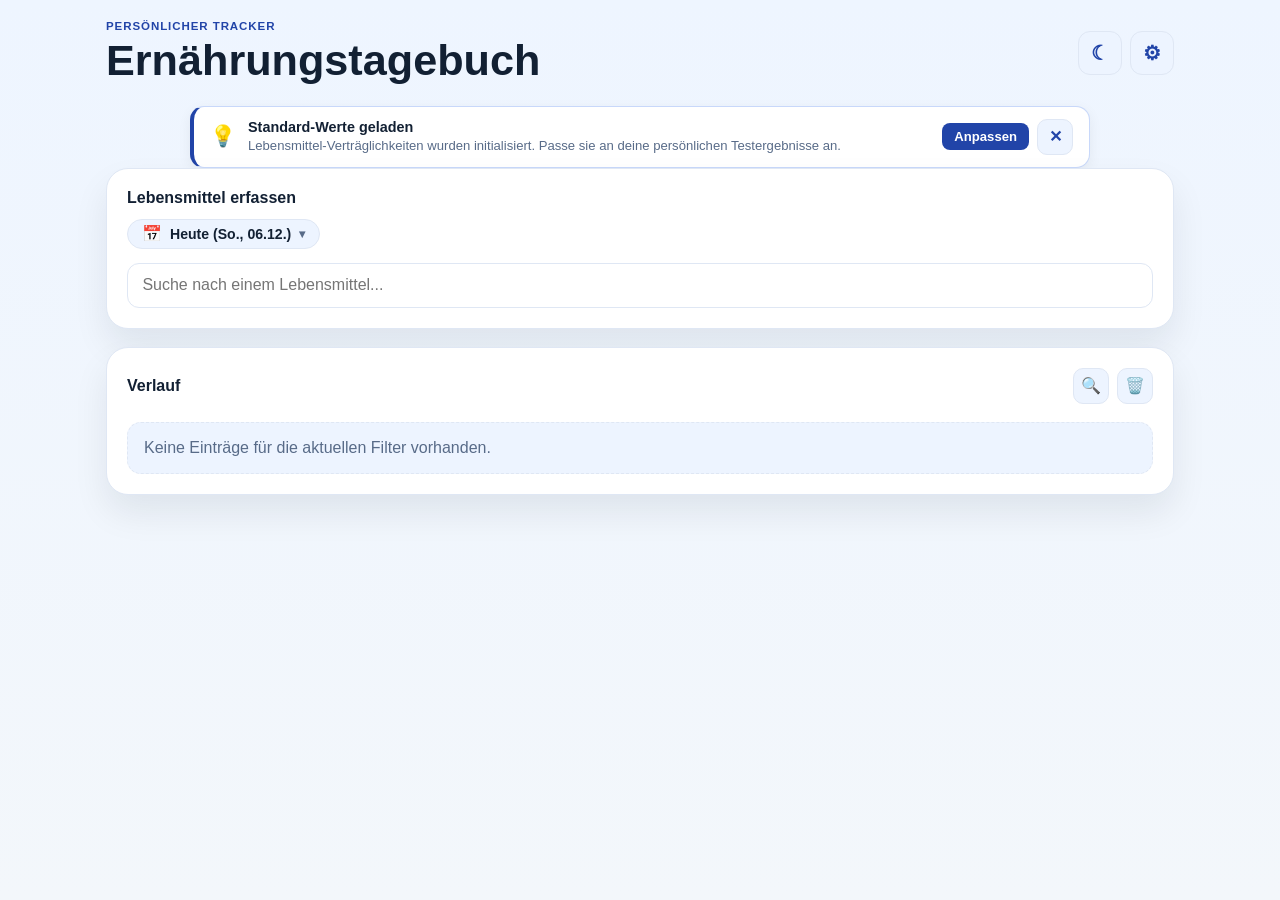
==== index.html @ 9024a676 "update version" ====
<!doctype html>
<html lang="de">
  <head>
    <meta charset="UTF-8" />
    <meta name="viewport" content="width=device-width, initial-scale=1.0, viewport-fit=cover" />
    <meta name="theme-color" content="#0f172a" />
    <meta name="apple-mobile-web-app-capable" content="yes" />
    <meta name="apple-mobile-web-app-status-bar-style" content="black-translucent" />
    <meta name="apple-mobile-web-app-title" content="Ernährungstagebuch" />
    <meta
      name="description"
      content="Persönliches Ernährungstagebuch mit Rotationswarnungen und PWA-Unterstützung."
    />
    <title>Ernährungstagebuch</title>
    <link rel="manifest" href="./manifest.json" />
    <link rel="icon" href="./icons/icon-192.png" type="image/png" />
    <link rel="apple-touch-icon" href="./icons/icon-192.png" />
    <link rel="stylesheet" href="./styles.css?v=1.1.4" />
    <script>
      (function() {
        try {
          var saved = localStorage.getItem('ernaehrungstagebuch-theme');
          var prefersDark = window.matchMedia && window.matchMedia('(prefers-color-scheme: dark)').matches;
          var theme = saved || (prefersDark ? 'dark' : 'light');
          document.documentElement.setAttribute('data-theme', theme);
        } catch (e) {}
      })();
    </script>
  </head>
  <body>
    <div class="app-shell">
      <header class="topbar">
        <div>
          <p class="eyebrow">Persönlicher Tracker</p>
          <h1>Ernährungstagebuch</h1>
        </div>
        <div class="topbar-actions">
          <button id="themeToggle" class="icon-button" type="button" aria-label="Nachtmodus aktivieren" title="Nachtmodus aktivieren">☾</button>
          <button id="settingsButton" class="icon-button" type="button" aria-label="Einstellungen & Backup" title="Einstellungen & Backup">⚙</button>
          <button id="installButton" class="secondary-button hidden" type="button" aria-label="App installieren">
            Installieren
          </button>
        </div>
      </header>

      <div id="firstRunNotice" class="first-run-notice hidden" role="alert">
        <div class="first-run-notice-content">
          <span class="first-run-notice-icon">💡</span>
          <div class="first-run-notice-text">
            <strong>Standard-Werte geladen</strong>
            <span>Lebensmittel-Verträglichkeiten wurden initialisiert. Passe sie an deine persönlichen Testergebnisse an.</span>
          </div>
        </div>
        <div class="first-run-notice-actions">
          <button id="noticeOpenManagerButton" class="notice-action-btn" type="button">Anpassen</button>
          <button id="noticeDismissButton" class="icon-button small-icon-button" type="button" aria-label="Schließen" title="Schließen">✕</button>
        </div>
      </div>

      <main class="container">
        <section class="panel form-panel">
          <div class="section-header form-section-header">
            <h2 id="foodSearchLabel">Lebensmittel erfassen</h2>
          </div>

          <div class="date-selector-bar">
            <button id="dateChipButton" class="date-chip-btn" type="button" aria-label="Datum ändern" title="Datum ändern">
              <span class="date-chip-icon">📅</span>
              <span id="dateChipText" class="date-chip-text">Heute</span>
              <span class="date-chip-arrow">▾</span>
            </button>
            <input id="entryDate" class="hidden-date-input" type="date" tabindex="-1" aria-hidden="true" />
            <button id="todayButton" class="category-chip-btn today-reset-btn hidden" type="button" aria-label="Auf heute zurücksetzen" title="Auf heute zurücksetzen">
              <span class="date-chip-icon">↺</span>
              <span>Heute</span>
            </button>
          </div>

          <div class="field search-field" id="searchField">
            <div class="search-input-wrap">
              <button
                id="searchCloseButton"
                class="icon-button search-close-button"
                type="button"
                aria-label="Zurück zur Übersicht"
                title="Zurück zur Übersicht"
              >
                ←
              </button>
              <div class="search-input-inner">
                <input
                  id="foodSearch"
                  type="text"
                  autocomplete="off"
                  placeholder="Suche nach einem Lebensmittel..."
                />
                <button
                  id="searchClearButton"
                  class="search-clear-button hidden"
                  type="button"
                  aria-label="Eingabe löschen"
                  title="Eingabe löschen"
                >
                  ✕
                </button>
              </div>
              <button
                id="searchDoneButton"
                class="search-done-button"
                type="button"
                aria-label="Einträge speichern"
                title="Einträge speichern"
              >
                Speichern
              </button>
            </div>

            <div class="search-filter-bar">
              <div class="category-chip-wrap">
                <button id="categoryChipButton" class="category-chip-btn" type="button" aria-label="Kategorie filtern" title="Kategorie filtern">
                  <span class="category-chip-icon">🏷️</span>
                  <span id="categoryChipText" class="category-chip-text">Alle Kategorien</span>
                  <span class="category-chip-arrow">▾</span>
                </button>
                <select id="searchCategory" class="hidden-category-select" tabindex="-1" aria-label="Kategorie auswählen">
                  <option value="all">Alle</option>
                </select>
                <button
                  id="categoryClearButton"
                  class="category-reset-btn hidden"
                  type="button"
                  aria-label="Kategorie-Filter zurücksetzen"
                  title="Kategorie auf Alle zurücksetzen"
                >
                  ✕
                </button>
              </div>
              <button id="onlyFreshGreenFoods" class="icon-button green-filter-button" type="button" aria-pressed="false" aria-label="Nur grüne, noch nicht erfasste Lebensmittel" title="Nur grüne, noch nicht erfasste Lebensmittel">🟢</button>
            </div>

            <div id="overlaySelectedFoods" class="overlay-selected-foods hidden" aria-live="polite"></div>
            <div id="suggestions" class="suggestions" aria-live="polite"></div>
          </div>
        </section>

        <section class="panel overview-panel">
          <div class="section-header">
            <h2>Verlauf</h2>
            <div class="history-toolbar">
              <button
                id="historyModeToggle"
                class="icon-button small-icon-button"
                type="button"
                aria-pressed="false"
                aria-label="Historie filtern"
                title="Historie filtern"
              >
                🔍
              </button>
              <button
                id="historyDeleteToggle"
                class="icon-button small-icon-button"
                type="button"
                aria-pressed="false"
                aria-label="Löschmodus aktivieren"
                title="Löschmodus aktivieren"
              >
                🗑️
              </button>
            </div>
          </div>

          <div id="historyFilters" class="filter-row hidden">
            <label>
              <span>Datum von</span>
              <input id="filterFromDate" type="date" />
            </label>
            <label>
              <span>Datum bis</span>
              <input id="filterToDate" type="date" />
            </label>
            <div class="filter-field">
              <span>Kategorie</span>
              <div class="category-chip-wrap">
                <button id="historyCategoryChipButton" class="category-chip-btn" type="button" aria-label="Verlauf nach Kategorie filtern" title="Kategorie filtern">
                  <span class="category-chip-icon">🏷️</span>
                  <span id="historyCategoryChipText" class="category-chip-text">Alle Kategorien</span>
                  <span class="category-chip-arrow">▾</span>
                </button>
                <select id="filterCategory" class="hidden-category-select" tabindex="-1" aria-label="Kategorie auswählen">
                  <option value="all">Alle</option>
                </select>
                <button
                  id="historyCategoryClearButton"
                  class="category-reset-btn hidden"
                  type="button"
                  aria-label="Kategorie-Filter zurücksetzen"
                  title="Kategorie auf Alle zurücksetzen"
                >
                  ✕
                </button>
              </div>
            </div>
            <div class="filter-field">
              <span>Status</span>
              <div class="category-chip-wrap">
                <button id="historyStatusChipButton" class="category-chip-btn" type="button" aria-label="Verlauf nach Status filtern" title="Status filtern">
                  <span class="category-chip-icon">🚦</span>
                  <span id="historyStatusChipText" class="category-chip-text">Alle Status</span>
                  <span class="category-chip-arrow">▾</span>
                </button>
                <select id="filterStatus" class="hidden-category-select" tabindex="-1" aria-label="Status auswählen">
                  <option value="all">Alle</option>
                  <option value="green">Grün</option>
                  <option value="orange">Orange</option>
                  <option value="red">Rot</option>
                </select>
                <button
                  id="historyStatusClearButton"
                  class="category-reset-btn hidden"
                  type="button"
                  aria-label="Status-Filter zurücksetzen"
                  title="Status auf Alle zurücksetzen"
                >
                  ✕
                </button>
              </div>
            </div>
          </div>

          <div id="historyList" class="history-list"></div>
        </section>
      </main>
    </div>

    <div id="settingsModal" class="modal-backdrop hidden" role="dialog" aria-modal="true" aria-labelledby="settingsModalTitle">
      <div class="modal-card">
        <div class="modal-header">
          <h3 id="settingsModalTitle">Einstellungen &amp; Backup</h3>
          <button id="settingsCloseButton" class="icon-button small-icon-button modal-close-btn" type="button" aria-label="Schließen" title="Schließen">✕</button>
        </div>
        <div class="settings-content">
          <div class="settings-section">
            <h4>Lebensmittel &amp; Verträglichkeiten</h4>
            <button id="openFoodManagerButton" class="settings-tile-btn" type="button">
              <div class="settings-tile-content">
                <span class="settings-tile-icon">🏷️</span>
                <div class="settings-tile-text">
                  <strong>Lebensmittel verwalten</strong>
                  <small>Verträglichkeiten anpassen, ergänzen &amp; löschen</small>
                </div>
              </div>
              <div class="settings-tile-end">
                <span id="foodCountBadge" class="count-badge">0</span>
                <span class="settings-tile-chevron">›</span>
              </div>
            </button>
            <div class="settings-action-pair">
              <button id="exportTolerancesButton" class="settings-action-btn" type="button">
                <span>Exportieren</span>
              </button>
              <label class="settings-action-btn import-action-btn">
                <span>Importieren</span>
                <input id="importTolerancesFile" type="file" accept=".json" />
              </label>
            </div>
            <button id="resetTolerancesButton" class="settings-reset-btn" type="button">
              <span>↺</span>
              <span>Auf Standardwerte zurücksetzen</span>
            </button>
          </div>
          <div class="settings-section">
            <h4>Datensicherung (Tagebuch)</h4>
            <div class="settings-action-pair">
              <button id="exportJsonButton" class="settings-action-btn" type="button">
                <span>Exportieren</span>
              </button>
              <label class="settings-action-btn import-action-btn">
                <span>Importieren</span>
                <input id="importFile" type="file" accept=".json" />
              </label>
            </div>
          </div>
          <div class="settings-section">
            <h4>Info</h4>
            <div class="version-row">
              <span class="version-label">Version:</span>
              <strong id="appVersion">1.1.2</strong>
            </div>
          </div>
        </div>
      </div>
    </div>

    <div id="foodManagerModal" class="modal-backdrop hidden" role="dialog" aria-modal="true" aria-labelledby="foodManagerModalTitle">
      <div class="modal-card food-manager-modal-card">
        <div class="modal-header">
          <h3 id="foodManagerModalTitle">Lebensmittel verwalten</h3>
          <button id="foodManagerCloseButton" class="modal-done-btn" type="button">Fertig</button>
        </div>

        <!-- Add / Edit Form (collapsible / toggleable) -->
        <div id="foodFormContainer" class="food-form-container hidden">
          <div class="food-form-header">
            <h4 id="foodFormTitle">Neues Lebensmittel</h4>
            <button id="foodFormCancelBtn" class="icon-button small-icon-button" type="button" title="Abbrechen">✕</button>
          </div>
          <div class="food-form-body">
            <div class="food-form-row">
              <div class="food-form-group">
                <label for="foodFormName">Name</label>
                <input id="foodFormName" type="text" placeholder="z. B. Hafermilch" class="food-form-input" autocomplete="off" />
              </div>
              <div class="food-form-group">
                <label for="foodFormCategory">Kategorie</label>
                <input id="foodFormCategory" type="text" placeholder="z. B. Milchprodukte" class="food-form-input" list="foodCategoryDatalist" autocomplete="off" />
                <datalist id="foodCategoryDatalist"></datalist>
              </div>
            </div>
            <div class="food-form-group">
              <label>Verträglichkeitsstatus</label>
              <div class="tolerance-radio-group">
                <label class="tolerance-radio-option tolerance-option-green">
                  <input type="radio" name="foodFormTolerance" value="green" checked />
                  <span>🟢 Grün</span>
                </label>
                <label class="tolerance-radio-option tolerance-option-orange">
                  <input type="radio" name="foodFormTolerance" value="orange" />
                  <span>🟠 Orange</span>
                </label>
                <label class="tolerance-radio-option tolerance-option-red">
                  <input type="radio" name="foodFormTolerance" value="red" />
                  <span>🔴 Rot</span>
                </label>
              </div>
            </div>
            <input type="hidden" id="foodFormOriginalName" value="" />
            <div class="food-form-actions">
              <button id="foodFormSaveBtn" class="primary-button" type="button">Speichern</button>
              <button id="foodFormCancelBtn2" class="ghost-button" type="button">Abbrechen</button>
            </div>
          </div>
        </div>

        <!-- Filters & Add button -->
        <div class="food-manager-toolbar">
          <div class="food-manager-search-wrap">
            <input id="foodManagerSearch" type="search" placeholder="Lebensmittel suchen..." class="food-manager-search-input" />
          </div>
          <div class="food-manager-filters-row">
            <div class="category-chip-wrap">
              <button id="foodManagerCategoryChipButton" class="category-chip-btn" type="button" aria-label="Lebensmittel nach Kategorie filtern" title="Kategorie filtern">
                <span class="category-chip-icon">🏷️</span>
                <span id="foodManagerCategoryChipText" class="category-chip-text">Alle Kategorien</span>
                <span class="category-chip-arrow">▾</span>
              </button>
              <button
                id="foodManagerCategoryClearButton"
                class="category-reset-btn hidden"
                type="button"
                aria-label="Kategorie-Filter zurücksetzen"
                title="Kategorie auf Alle zurücksetzen"
              >
                ✕
              </button>
            </div>
            <div class="category-chip-wrap">
              <button id="foodManagerToleranceChipButton" class="category-chip-btn" type="button" aria-label="Lebensmittel nach Status filtern" title="Status filtern">
                <span class="category-chip-icon">🚦</span>
                <span id="foodManagerToleranceChipText" class="category-chip-text">Alle Status</span>
                <span class="category-chip-arrow">▾</span>
              </button>
              <button
                id="foodManagerToleranceClearButton"
                class="category-reset-btn hidden"
                type="button"
                aria-label="Status-Filter zurücksetzen"
                title="Status auf Alle zurücksetzen"
              >
                ✕
              </button>
            </div>
            <button id="openAddFoodBtn" class="food-add-btn" type="button">+ Neu</button>
          </div>
        </div>

        <!-- List of foods -->
        <div id="foodManagerList" class="food-manager-list" role="list"></div>
      </div>
    </div>

    <div id="importModal" class="modal-backdrop hidden" role="dialog" aria-modal="true" aria-labelledby="importModalTitle">
      <div class="modal-card">
        <h3 id="importModalTitle">Backup importieren</h3>
        <p id="importModalText" class="modal-description"></p>
        <div class="modal-actions">
          <button id="importMergeButton" class="modal-btn modal-btn-option" type="button">
            <strong>Ergänzen</strong>
            <small>Neue Einträge hinzufügen, Bestehendes behalten</small>
          </button>
          <button id="importReplaceButton" class="modal-btn modal-btn-option" type="button">
            <strong>Ersetzen</strong>
            <small>Alle bisherigen Einträge durch das Backup ersetzen</small>
          </button>
          <button id="importCancelButton" class="ghost-button modal-btn modal-btn-cancel" type="button">
            <strong>Abbrechen</strong>
          </button>
        </div>
      </div>
    </div>

    <div id="confirmModal" class="modal-backdrop hidden" role="dialog" aria-modal="true" aria-labelledby="confirmModalTitle">
      <div class="modal-card">
        <h3 id="confirmModalTitle">Hinweise zu ausgewählten Lebensmitteln</h3>
        <p id="confirmModalText" class="modal-description"></p>
        <div id="confirmModalList" class="confirm-modal-list"></div>
        <div class="modal-actions">
          <button id="confirmProceedButton" class="primary-button modal-btn modal-btn-confirm" type="button">
            <strong>Trotzdem speichern</strong>
            <small>Die ausgewählten Lebensmittel jetzt eintragen</small>
          </button>
          <button id="confirmCancelButton" class="ghost-button modal-btn modal-btn-cancel" type="button">
            <strong>Abbrechen</strong>
          </button>
        </div>
      </div>
    </div>

    <div id="categoryModal" class="modal-backdrop hidden" role="dialog" aria-modal="true" aria-labelledby="categoryModalTitle">
      <div class="modal-card category-modal-card">
        <div class="modal-header">
          <h3 id="categoryModalTitle">Kategorie auswählen</h3>
          <button id="categoryModalCloseButton" class="icon-button small-icon-button modal-close-btn" type="button" aria-label="Schließen" title="Schließen">✕</button>
        </div>
        <p id="categoryModalDescription" class="modal-description">Wähle eine Kategorie, um die Anzeige einzugrenzen.</p>
        <div id="categoryModalGrid" class="category-modal-grid"></div>
      </div>
    </div>

    <noscript>
      <div class="noscript-banner">JavaScript ist erforderlich, damit die App korrekt funktioniert.</div>
    </noscript>

    <script type="module" src="./app.js?v=1.1.4"></script>
  </body>
</html>
---- styles.css ----
:root {
  --bg: #f3f7fb;
  --panel: #ffffff;
  --panel-alt: #edf4ff;
  --text: #122033;
  --muted: #586b88;
  --border: #dfe7f4;
  --primary: #2144a8;
  --primary-soft: #dde6ff;
  --green: #0f8c52;
  --green-soft: #dff8eb;
  --orange: #d97706;
  --orange-soft: #fff0d9;
  --red: #b91c1c;
  --red-soft: #ffe2e2;
  --yellow: #d4a100;
  --yellow-soft: #fff4c7;
  --shadow: 0 18px 35px rgba(15, 23, 42, 0.08);
}

[data-theme="dark"] {
  --bg: #090e17;
  --panel: #131b2a;
  --panel-alt: #1a2538;
  --text: #f1f5f9;
  --muted: #8fa0ba;
  --border: #233148;
  --primary: #60a5fa;
  --primary-soft: #1d3356;
  --green: #10b981;
  --green-soft: #064e3b;
  --orange: #f59e0b;
  --orange-soft: #451a03;
  --red: #ef4444;
  --red-soft: #450a0a;
  --yellow: #fbbf24;
  --yellow-soft: #451a03;
  --shadow: 0 18px 35px rgba(0, 0, 0, 0.45);
}

[data-theme="dark"] body {
  background: linear-gradient(180deg, #0f172a 0%, var(--bg) 100%);
}

* {
  box-sizing: border-box;
}

html,
body {
  margin: 0;
  min-height: 100%;
  font-family: "Segoe UI", Tahoma, sans-serif;
  background: linear-gradient(180deg, #eef5ff 0%, var(--bg) 100%);
  color: var(--text);
}

body {
  min-height: 100vh;
}

button,
input,
select {
  font: inherit;
}

button {
  cursor: pointer;
}

.app-shell {
  max-width: 1100px;
  margin: 0 auto;
  padding: 20px 16px 48px;
}

.topbar {
  display: flex;
  align-items: center;
  justify-content: space-between;
  gap: 12px;
  margin-bottom: 20px;
}

.topbar-actions {
  display: flex;
  align-items: center;
  gap: 8px;
  flex-shrink: 0;
}

.topbar h1 {
  margin: 4px 0 0;
  font-size: clamp(1.15rem, 5vw, 2.7rem);
  line-height: 1.15;
}

.eyebrow {
  margin: 0;
  color: var(--primary);
  text-transform: uppercase;
  letter-spacing: 0.08em;
  font-size: 0.72rem;
  font-weight: 700;
}

.container {
  display: grid;
  gap: 18px;
}

.panel {
  background: var(--panel);
  border: 1px solid var(--border);
  border-radius: 22px;
  box-shadow: var(--shadow);
  padding: 20px;
}

.section-header h2 {
  margin: 0;
  font-size: 1rem;
  font-weight: 600;
  color: var(--text);
}

.form-section-header {
  margin-bottom: 12px;
}

.version-row {
  display: flex;
  align-items: center;
  justify-content: space-between;
  gap: 12px;
  flex-wrap: wrap;
}

.version-label {
  color: var(--muted);
  font-weight: 600;
}

.date-selector-bar {
  display: flex;
  align-items: center;
  gap: 10px;
  margin-bottom: 14px;
}

.date-chip-btn {
  display: inline-flex;
  align-items: center;
  gap: 8px;
  padding: 6px 14px;
  border-radius: 999px;
  border: 1px solid var(--border);
  background: var(--panel-alt);
  color: var(--text);
  font-size: 0.88rem;
  font-weight: 700;
  cursor: pointer;
  transition:
    background-color 0.15s ease,
    border-color 0.15s ease,
    transform 0.15s ease;
}

.date-chip-btn:hover {
  background: var(--primary-soft);
  color: var(--primary);
  border-color: var(--primary);
  transform: translateY(-1px);
}

.date-chip-btn.is-custom-date {
  background: rgba(245, 158, 11, 0.12);
  border-color: rgba(245, 158, 11, 0.4);
  color: #b45309;
}

[data-theme="dark"] .date-chip-btn.is-custom-date {
  background: rgba(245, 158, 11, 0.2);
  border-color: rgba(245, 158, 11, 0.45);
  color: #fbbf24;
}

.date-chip-icon {
  font-size: 1rem;
  line-height: 1;
}

.date-chip-arrow {
  font-size: 0.72rem;
  color: var(--muted);
}

.hidden-date-input {
  position: absolute;
  opacity: 0;
  pointer-events: none;
  width: 1px;
  height: 1px;
  top: 0;
  left: 0;
  margin: 0;
  padding: 0;
  border: none;
  clip: rect(0, 0, 0, 0);
  overflow: hidden;
}

.today-reset-btn {
  color: var(--primary);
  font-weight: 700;
}

.search-filter-bar {
  display: none;
  align-items: center;
  gap: 8px;
  margin-top: 8px;
}

.search-field:focus-within .search-filter-bar,
.search-field:has(.suggestions.visible) .search-filter-bar,
.search-filter-bar.has-active-filter {
  display: flex;
}

.category-chip-wrap {
  display: inline-flex;
  align-items: center;
  gap: 6px;
  position: relative;
}

.category-chip-btn {
  display: inline-flex;
  align-items: center;
  gap: 6px;
  padding: 6px 12px;
  border-radius: 999px;
  border: 1px solid var(--border);
  background: var(--panel-alt);
  color: var(--text);
  font-size: 0.85rem;
  font-weight: 600;
  cursor: pointer;
  transition:
    background-color 0.15s ease,
    border-color 0.15s ease,
    color 0.15s ease;
}

.category-chip-btn:hover {
  background: var(--primary-soft);
  color: var(--primary);
  border-color: var(--primary);
}

.category-chip-btn.has-filter {
  background: var(--primary-soft);
  border-color: var(--primary);
  color: var(--primary);
  font-weight: 700;
}

.category-chip-icon {
  font-size: 0.95rem;
  line-height: 1;
}

.category-chip-arrow {
  font-size: 0.7rem;
  color: var(--muted);
}

.hidden-category-select {
  position: absolute;
  opacity: 0;
  pointer-events: none;
  width: 1px;
  height: 1px;
  top: 0;
  left: 0;
  margin: 0;
  padding: 0;
  border: none;
  clip: rect(0, 0, 0, 0);
  overflow: hidden;
}

.category-reset-btn {
  border: none;
  background: var(--panel-alt);
  border: 1px solid var(--border);
  border-radius: 50%;
  width: 26px;
  height: 26px;
  display: inline-flex;
  align-items: center;
  justify-content: center;
  color: var(--muted);
  cursor: pointer;
  font-size: 0.75rem;
  transition: color 0.15s ease, background-color 0.15s ease;
}

.category-reset-btn:hover {
  color: var(--red);
  background: var(--border);
}

.category-reset-btn.hidden {
  display: none !important;
}

.icon-button {
  display: inline-flex;
  align-items: center;
  justify-content: center;
  width: 44px;
  height: 44px;
  min-height: 44px;
  padding: 0;
  border: 1px solid var(--border);
  background: var(--panel-alt, #f3f7fb);
  color: var(--primary);
  border-radius: 12px;
  font-size: 1.25rem;
  font-weight: 700;
  line-height: 1;
  flex-shrink: 0;
  cursor: pointer;
  transition:
    background-color 0.15s ease,
    transform 0.15s ease;
}

.icon-button:hover {
  background: var(--primary-soft);
  transform: translateY(-1px);
}

.icon-button:active {
  transform: scale(0.96);
}

.small-icon-button {
  width: 36px;
  height: 36px;
  min-height: 36px;
  border-radius: 10px;
  font-size: 1rem;
}

.small-icon-button.active {
  background: var(--primary-soft);
  border-color: var(--primary);
  color: var(--primary);
}

.small-icon-button.delete-active {
  background: var(--red-soft);
  border-color: var(--red);
  color: var(--red);
}

.green-filter-button {
  font-size: 1.1rem;
  opacity: 0.45;
  filter: grayscale(0.8);
  transition:
    opacity 0.15s ease,
    filter 0.15s ease,
    background-color 0.15s ease,
    border-color 0.15s ease,
    transform 0.15s ease;
}

.green-filter-button:hover {
  opacity: 0.8;
  filter: grayscale(0.3);
}

.green-filter-button.active {
  opacity: 1;
  filter: none;
  background: var(--green-soft);
  border-color: var(--green);
}

.field {
  display: flex;
  flex-direction: column;
  gap: 8px;
}

.field span,
.field label,
.search-field label {
  font-weight: 600;
  color: var(--text);
}

input[type="date"],
input[type="text"],
select {
  width: 100%;
  min-height: 44px;
  border: 1px solid var(--border);
  background: var(--panel);
  border-radius: 12px;
  padding: 0.8rem 0.9rem;
  color: var(--text);
  font: inherit;
  box-sizing: border-box;
}

select {
  appearance: none;
  -webkit-appearance: none;
  -moz-appearance: none;
  background-color: var(--panel);
  background-image: url("data:image/svg+xml,%3Csvg xmlns='http://www.w3.org/2000/svg' width='14' height='14' viewBox='0 0 24 24' fill='none' stroke='%23586b88' stroke-width='2.5' stroke-linecap='round' stroke-linejoin='round'%3E%3Cpath d='m6 9 6 6 6-6'/%3E%3C/svg%3E");
  background-repeat: no-repeat;
  background-position: right 14px center;
  padding-right: 38px;
  cursor: pointer;
  transition:
    border-color 0.15s ease,
    outline 0.15s ease,
    background-color 0.15s ease;
}

[data-theme="dark"] select {
  background-image: url("data:image/svg+xml,%3Csvg xmlns='http://www.w3.org/2000/svg' width='14' height='14' viewBox='0 0 24 24' fill='none' stroke='%238fa0ba' stroke-width='2.5' stroke-linecap='round' stroke-linejoin='round'%3E%3Cpath d='m6 9 6 6 6-6'/%3E%3C/svg%3E");
}

select option {
  background: var(--panel);
  color: var(--text);
}

input[type="date"]::-webkit-clear-button {
  -webkit-appearance: none;
  appearance: none;
  display: none;
}

input[type="date"]::-ms-clear {
  display: none;
}

input[type="date"]::-webkit-datetime-edit {
  padding: 0;
}

input:focus,
select:focus {
  outline: 3px solid rgba(33, 68, 168, 0.12);
  border-color: var(--primary);
}

.search-field {
  position: relative;
  grid-column: 1 / -1;
  min-width: 0;
}

.search-input-wrap {
  display: flex;
  align-items: center;
  gap: 8px;
  width: 100%;
}

.search-close-button {
  display: none;
}

.search-input-inner {
  position: relative;
  flex: 1 1 auto;
  display: flex;
  align-items: center;
  min-width: 0;
}

.search-input-inner input[type="text"] {
  padding-right: 42px;
}

.search-clear-button {
  position: absolute;
  right: 10px;
  top: 50%;
  transform: translateY(-50%);
  display: inline-flex;
  align-items: center;
  justify-content: center;
  width: 26px;
  height: 26px;
  padding: 0;
  border: 1px solid var(--border);
  background: var(--panel-alt);
  color: var(--muted);
  border-radius: 50%;
  font-size: 0.8rem;
  font-weight: 700;
  cursor: pointer;
  opacity: 0.8;
  transition:
    opacity 0.15s ease,
    background-color 0.15s ease,
    color 0.15s ease,
    transform 0.15s ease;
  z-index: 2;
}

.search-clear-button:hover,
.search-clear-button:active {
  opacity: 1;
  background: var(--primary-soft);
  color: var(--primary);
}

.search-done-button {
  display: inline-flex;
  align-items: center;
  justify-content: center;
  padding: 0 16px;
  height: 44px;
  min-height: 44px;
  background: var(--primary);
  color: #fff;
  border: none;
  border-radius: 12px;
  font-size: 0.9rem;
  font-weight: 700;
  white-space: nowrap;
  cursor: pointer;
  flex-shrink: 0;
  transition: opacity 0.15s ease, transform 0.15s ease, background 0.15s ease;
}

.search-done-button:hover {
  opacity: 0.92;
  transform: translateY(-1px);
}

.search-done-button:active {
  transform: scale(0.96);
}

.search-done-button.hidden {
  display: none !important;
}

.overlay-selected-foods {
  display: flex;
  flex-wrap: wrap;
  align-items: center;
  gap: 8px;
  overflow-x: hidden;
  overflow-y: auto;
  max-height: 120px;
  max-width: 100%;
  width: 100%;
  padding: 8px 4px 6px;
  margin-top: 8px;
  box-sizing: border-box;
  -webkit-overflow-scrolling: touch;
}

.overlay-selected-foods.hidden {
  display: none !important;
}

.overlay-selected-foods .selection-chip {
  padding: 0.45rem 0.8rem;
  font-size: 0.88rem;
  line-height: 1.2;
  flex-shrink: 0;
  box-sizing: border-box;
}

.suggestions {
  position: absolute;
  top: calc(100% + 8px);
  left: 0;
  right: 0;
  display: none;
  flex-direction: column;
  gap: 6px;
  max-height: min(55vh, 400px);
  overflow-y: auto;
  overflow-x: hidden;
  overscroll-behavior: contain;
  padding: 8px;
  background: var(--panel);
  border: 1px solid var(--border);
  border-radius: 14px;
  box-shadow: var(--shadow);
  z-index: 20;
}

.suggestions.visible {
  display: flex;
}

.suggestion-item {
  width: 100%;
  border: none;
  background: var(--panel-alt);
  border-radius: 10px;
  padding: 0.7rem 0.8rem;
  text-align: left;
  color: var(--text);
  display: flex;
  align-items: center;
  justify-content: space-between;
  gap: 8px;
}

.suggestion-item.is-recent {
  background: rgba(0, 0, 0, 0.04);
  color: var(--muted);
  opacity: 0.55;
}

[data-theme="dark"] .suggestion-item.is-recent {
  background: rgba(0, 0, 0, 0.25);
}

.suggestion-item.is-already-logged {
  background: rgba(0, 0, 0, 0.03);
  color: var(--muted);
  opacity: 0.45;
  cursor: default;
}

[data-theme="dark"] .suggestion-item.is-already-logged {
  background: rgba(0, 0, 0, 0.2);
}

.suggestion-item strong {
  font-size: 0.95rem;
  flex: 1 1 auto;
  min-width: 0;
  overflow: hidden;
  text-overflow: ellipsis;
  white-space: nowrap;
}

.suggestion-item.is-recent strong,
.suggestion-item.is-already-logged strong {
  color: var(--muted);
}

.suggestion-meta {
  display: flex;
  align-items: center;
  gap: 6px;
  flex-shrink: 0;
}

.suggestion-item .tag,
.suggestion-item .recent-chip {
  font-size: 0.62rem;
  line-height: 1;
  padding: 4px 6px;
  border-radius: 999px;
  background: var(--panel-alt);
  color: var(--muted);
}

.suggestion-item.is-recent .tag,
.suggestion-item.is-already-logged .tag {
  background: transparent;
  color: var(--muted);
  opacity: 0.85;
}

.suggestion-item .recent-chip {
  background: rgba(87, 119, 255, 0.09);
  color: var(--primary);
  border: 1px solid rgba(87, 119, 255, 0.15);
  font-weight: 700;
}

.suggestion-item .logged-chip {
  background: rgba(16, 185, 129, 0.12);
  border: 1px solid rgba(16, 185, 129, 0.28);
  color: var(--green);
  font-weight: 800;
  font-size: 0.65rem;
}

[data-theme="dark"] .suggestion-item .logged-chip {
  background: rgba(16, 185, 129, 0.16);
  border-color: rgba(16, 185, 129, 0.35);
  color: #34d399;
}

.suggestion-item .recent-chip-alert {
  background: rgba(220, 38, 38, 0.12);
  border-color: rgba(220, 38, 38, 0.25);
  color: var(--red);
}

[data-theme="dark"] .suggestion-item .recent-chip-alert {
  background: var(--red-soft);
  border-color: rgba(239, 68, 68, 0.35);
  color: var(--red);
}

.status-dot {
  width: 12px;
  height: 12px;
  border-radius: 50%;
  display: inline-block;
  flex-shrink: 0;
  box-shadow:
    0 0 0 2px var(--panel),
    0 0 0 1px rgba(17, 24, 39, 0.12);
}

[data-theme="dark"] .status-dot {
  box-shadow:
    0 0 0 2px var(--panel),
    0 0 0 1px rgba(255, 255, 255, 0.08);
}

.status-green {
  background: var(--green);
}

.status-orange {
  background: var(--orange);
}

.status-red {
  background: var(--red);
}

.primary-button,
.secondary-button,
.ghost-button,
.import-label {
  border: none;
  border-radius: 12px;
  padding: 0.8rem 1.1rem;
  font-weight: 700;
  transition:
    transform 0.15s ease,
    opacity 0.15s ease;
}

.primary-button:hover,
.secondary-button:hover,
.ghost-button:hover,
.import-label:hover {
  transform: translateY(-1px);
}

.primary-button {
  background: var(--primary);
  color: #fff;
}

.secondary-button {
  background: var(--primary-soft);
  color: var(--primary);
}

.ghost-button {
  background: #f3f7fb;
  color: var(--muted);
}

.hidden {
  display: none !important;
}

.history-list {
  margin-top: 18px;
}

.selection-chip,
.history-item {
  border-radius: 14px;
  border: 1px solid var(--border);
  background: var(--panel-alt);
}

.selection-chip {
  display: inline-flex;
  align-items: center;
  gap: 8px;
  padding: 0.6rem 0.8rem;
  color: var(--text);
  transition:
    background 0.15s ease,
    border-color 0.15s ease,
    box-shadow 0.15s ease;
}

.selection-chip.has-conflict {
  border-width: 1.5px;
}

.selection-chip.conflict-rotation {
  border-color: rgba(245, 158, 11, 0.6);
  background: #fff8eb;
}

[data-theme="dark"] .selection-chip.conflict-rotation {
  border-color: rgba(245, 158, 11, 0.55);
  background: rgba(245, 158, 11, 0.12);
}

.selection-chip.conflict-intolerance {
  border-color: rgba(239, 68, 68, 0.65);
  background: #fef2f2;
}

[data-theme="dark"] .selection-chip.conflict-intolerance {
  border-color: rgba(239, 68, 68, 0.6);
  background: rgba(239, 68, 68, 0.14);
}

.selection-chip .chip-label {
  font-weight: 500;
}

.selection-chip .chip-conflict-badge {
  font-size: 0.65rem;
  line-height: 1;
  padding: 3px 6px;
  border-radius: 999px;
  font-weight: 700;
}

.selection-chip .chip-conflict-rotation {
  background: rgba(245, 158, 11, 0.18);
  border: 1px solid rgba(245, 158, 11, 0.35);
  color: #b45309;
}

[data-theme="dark"] .selection-chip .chip-conflict-rotation {
  background: rgba(245, 158, 11, 0.25);
  border-color: rgba(245, 158, 11, 0.4);
  color: #fbbf24;
}

.selection-chip .chip-conflict-intolerance {
  background: rgba(220, 38, 38, 0.14);
  border: 1px solid rgba(220, 38, 38, 0.3);
  color: #b91c1c;
}

[data-theme="dark"] .selection-chip .chip-conflict-intolerance {
  background: rgba(239, 68, 68, 0.22);
  border-color: rgba(239, 68, 68, 0.4);
  color: #f87171;
}

.selection-chip .badge {
  width: 10px;
  height: 10px;
  border-radius: 50%;
  display: inline-block;
  box-shadow: 0 0 0 1px rgba(0, 0, 0, 0.08);
}

[data-theme="dark"] .selection-chip .badge {
  box-shadow: 0 0 4px currentColor;
}

.badge-green {
  background: var(--green);
}
.badge-orange {
  background: var(--orange);
}
.badge-red {
  background: var(--red);
}

.remove-chip {
  border: none;
  background: transparent;
  color: var(--muted);
  font-size: 1.1rem;
  line-height: 1;
  padding: 0;
  display: inline-flex;
  align-items: center;
  justify-content: center;
  cursor: pointer;
  transition:
    color 0.15s ease,
    transform 0.15s ease;
}

.remove-chip:hover {
  color: var(--red);
  transform: scale(1.15);
}

.section-header {
  display: flex;
  justify-content: space-between;
  gap: 12px;
  align-items: center;
}

.history-toolbar {
  display: flex;
  align-items: center;
  gap: 8px;
  flex-shrink: 0;
}

.filter-row {
  display: flex;
  flex-wrap: wrap;
  gap: 12px;
  margin-top: 14px;
}

.filter-row label,
.filter-row .filter-field {
  display: flex;
  flex-direction: column;
  gap: 6px;
  font-weight: 600;
  min-width: 140px;
}

.filter-row .category-chip-wrap {
  min-height: 44px;
  display: inline-flex;
  align-items: center;
}

.history-list {
  display: grid;
  gap: 12px;
}

.history-day {
  border: 1px solid var(--border);
  border-radius: 16px;
  background: var(--panel);
  overflow: hidden;
  transition: border-color 0.15s ease, box-shadow 0.15s ease;
}

.history-day[open] {
  box-shadow: 0 4px 14px rgba(15, 23, 42, 0.04);
}

[data-theme="dark"] .history-day {
  background: linear-gradient(180deg, #131b2a, #172338);
}

.history-day-summary {
  display: flex;
  align-items: center;
  justify-content: space-between;
  gap: 10px;
  padding: 13px 16px;
  cursor: pointer;
  list-style: none;
  user-select: none;
  font-weight: 700;
  transition: background-color 0.15s ease;
}

.history-day-summary::-webkit-details-marker {
  display: none;
}

.history-day-summary:hover {
  background: var(--panel-alt);
}

.history-day-title-wrap {
  display: flex;
  align-items: center;
  gap: 10px;
  min-width: 0;
}

.history-day-chevron {
  display: inline-flex;
  align-items: center;
  justify-content: center;
  width: 20px;
  height: 20px;
  font-size: 0.72rem;
  color: var(--muted);
  transition: transform 0.2s ease;
}

.history-day[open] .history-day-chevron {
  transform: rotate(90deg);
}

.history-day-title {
  font-size: 1.02rem;
  font-weight: 700;
  color: var(--text);
  white-space: nowrap;
  overflow: hidden;
  text-overflow: ellipsis;
}

.history-day-today-badge {
  font-size: 0.68rem;
  font-weight: 800;
  text-transform: uppercase;
  letter-spacing: 0.05em;
  background: var(--primary-soft);
  color: var(--primary);
  padding: 2px 7px;
  border-radius: 999px;
  flex-shrink: 0;
}

.history-day-stats {
  display: flex;
  align-items: center;
  gap: 6px;
  flex-shrink: 0;
}

.history-stat-chip {
  display: inline-flex;
  align-items: center;
  padding: 3px 9px;
  background: var(--panel-alt);
  border: 1px solid var(--border);
  border-radius: 999px;
  font-size: 0.78rem;
  font-weight: 700;
  color: var(--text);
  white-space: nowrap;
}

.history-items {
  display: flex;
  flex-direction: column;
  gap: 10px;
  padding: 4px 16px 14px;
  border-top: 1px solid var(--border);
}

.history-category-group {
  display: grid;
  gap: 6px;
}

.history-category-header {
  font-size: 0.72rem;
  line-height: 1.2;
  letter-spacing: 0.08em;
  text-transform: uppercase;
  color: var(--muted);
  font-weight: 800;
  padding-top: 6px;
}

.history-category-items {
  display: flex;
  flex-wrap: wrap;
  gap: 8px;
}

.history-item {
  display: inline-flex;
  align-items: center;
  gap: 8px;
  padding: 0.42rem 0.7rem 0.42rem 0.8rem;
  border: 1px solid var(--border);
  border-radius: 999px;
  background: var(--panel-alt);
  box-shadow: 0 1px 0 rgba(15, 23, 42, 0.02);
}

.history-item .name {
  font-weight: 700;
  line-height: 1.2;
}

.history-item .status-dot {
  width: 10px;
  height: 10px;
  border-radius: 50%;
  display: inline-block;
  flex-shrink: 0;
  box-shadow: inset 0 0 0 1px rgba(255, 255, 255, 0.8);
}

.delete-entry-button {
  border: none;
  background: transparent;
  color: var(--muted);
  font-size: 1rem;
  line-height: 1;
  padding: 0;
  display: inline-flex;
  align-items: center;
  justify-content: center;
  cursor: pointer;
}

.export-actions {
  display: grid;
  gap: 10px;
}

.import-label {
  display: flex;
  align-items: center;
  justify-content: center;
  background: var(--panel-alt);
  color: var(--text);
  border: 1px dashed var(--border);
  position: relative;
  overflow: hidden;
}

.import-label input {
  position: absolute;
  inset: 0;
  opacity: 0;
  cursor: pointer;
}

.empty-state {
  color: var(--muted);
  border: 1px dashed var(--border);
  background: var(--panel-alt);
  padding: 1rem;
  border-radius: 14px;
}

.modal-backdrop {
  position: fixed;
  inset: 0;
  z-index: 10000;
  background: rgba(9, 14, 23, 0.65);
  backdrop-filter: blur(4px);
  -webkit-backdrop-filter: blur(4px);
  display: flex;
  align-items: center;
  justify-content: center;
  padding: 16px;
  animation: modalFadeIn 0.18s ease-out;
}

.modal-card {
  background: var(--panel);
  border: 1px solid var(--border);
  border-radius: 20px;
  box-shadow: 0 24px 48px rgba(0, 0, 0, 0.35);
  width: 100%;
  max-width: 440px;
  padding: 24px 22px;
  display: flex;
  flex-direction: column;
  gap: 16px;
  animation: modalSlideUp 0.18s ease-out;
}

.modal-header {
  display: flex;
  align-items: center;
  justify-content: space-between;
  gap: 12px;
}

.modal-close-btn {
  font-size: 0.85rem;
  color: var(--muted);
}

.settings-content {
  display: flex;
  flex-direction: column;
  gap: 20px;
}

.settings-section {
  display: flex;
  flex-direction: column;
  gap: 10px;
}

.settings-section h4 {
  margin: 0;
  font-size: 0.78rem;
  text-transform: uppercase;
  letter-spacing: 0.08em;
  color: var(--muted);
  font-weight: 700;
}

.modal-card h3 {
  margin: 0;
  font-size: 1.35rem;
  color: var(--text);
}

.modal-description {
  margin: 0;
  color: var(--muted);
  font-size: 0.95rem;
  line-height: 1.5;
}

.modal-actions {
  display: flex;
  flex-direction: column;
  gap: 10px;
  margin-top: 6px;
}

.modal-btn {
  width: 100%;
  display: flex;
  flex-direction: column;
  align-items: flex-start;
  text-align: left;
  gap: 3px;
  padding: 12px 14px;
  cursor: pointer;
  border-radius: 12px;
  border: 1px solid transparent;
  transition:
    transform 0.15s ease,
    background-color 0.15s ease,
    border-color 0.15s ease,
    color 0.15s ease;
}

.modal-btn:hover {
  transform: translateY(-1px);
}

.modal-btn strong {
  font-size: 1rem;
}

.modal-btn small {
  font-size: 0.78rem;
  opacity: 0.85;
  font-weight: 500;
}

.modal-btn-option {
  background: var(--panel-alt);
  color: var(--text);
  border-color: var(--border);
}

.modal-btn-option:hover {
  background: var(--primary-soft);
  color: var(--primary);
  border-color: var(--primary);
}

.modal-btn-option small {
  color: var(--muted);
}

.modal-btn-cancel {
  align-items: center;
  text-align: center;
  padding: 10px;
  background: var(--panel-alt);
  color: var(--muted);
}

.modal-btn-cancel:hover {
  color: var(--text);
  background: var(--border);
}

.modal-btn-confirm {
  background: var(--primary);
  color: #fff;
}

.modal-btn-confirm small {
  color: rgba(255, 255, 255, 0.85);
}

.modal-btn-confirm:hover {
  opacity: 0.92;
}

.category-modal-card {
  max-width: 480px;
  max-height: 85vh;
}

.category-modal-grid {
  display: flex;
  flex-direction: column;
  gap: 6px;
  max-height: 55vh;
  overflow-y: auto;
  padding: 4px 0;
  -webkit-overflow-scrolling: touch;
}

.category-modal-item {
  width: 100%;
  display: flex;
  align-items: center;
  justify-content: space-between;
  padding: 10px 14px;
  border-radius: 12px;
  border: 1px solid var(--border);
  background: var(--panel-alt);
  color: var(--text);
  font-size: 0.92rem;
  font-weight: 600;
  cursor: pointer;
  text-align: left;
  transition:
    background-color 0.15s ease,
    border-color 0.15s ease,
    color 0.15s ease,
    transform 0.15s ease;
}

.category-modal-item:hover {
  background: var(--primary-soft);
  border-color: var(--primary);
  color: var(--primary);
  transform: translateY(-1px);
}

.category-modal-item.selected {
  background: var(--primary-soft);
  border-color: var(--primary);
  color: var(--primary);
  font-weight: 700;
}

.category-modal-check {
  font-size: 1rem;
  color: var(--primary);
  font-weight: 800;
}

.confirm-modal-list {
  display: flex;
  flex-direction: column;
  gap: 8px;
  max-height: 220px;
  overflow-y: auto;
  margin: 4px 0 10px;
  padding: 4px 0;
}

.confirm-modal-item {
  display: flex;
  align-items: flex-start;
  gap: 10px;
  padding: 8px 10px;
  border-radius: 10px;
  font-size: 0.85rem;
  line-height: 1.35;
  background: var(--panel-alt);
  border: 1px solid var(--border);
}

.confirm-modal-item.kind-yellow {
  border-color: rgba(245, 158, 11, 0.35);
  background: rgba(245, 158, 11, 0.08);
}

.confirm-modal-item.kind-red {
  border-color: rgba(239, 68, 68, 0.35);
  background: rgba(239, 68, 68, 0.08);
}

.confirm-item-icon {
  font-size: 1rem;
  line-height: 1;
  flex-shrink: 0;
  margin-top: 1px;
}

.confirm-item-content {
  display: flex;
  flex-direction: column;
  gap: 2px;
  min-width: 0;
}

.confirm-item-content strong {
  color: var(--text);
  font-size: 0.88rem;
}

.confirm-item-content span {
  color: var(--muted);
  font-size: 0.8rem;
}

@keyframes modalFadeIn {
  from { opacity: 0; }
  to { opacity: 1; }
}

@keyframes modalSlideUp {
  from {
    opacity: 0;
    transform: translateY(16px) scale(0.97);
  }
  to {
    opacity: 1;
    transform: translateY(0) scale(1);
  }
}

.noscript-banner {
  background: var(--red-soft);
  color: #7b1d1d;
  text-align: center;
  padding: 14px;
  font-weight: 700;
}

@media (max-width: 760px), (max-height: 500px) {
  body.search-overlay-active {
    overflow: hidden;
    height: 100%;
  }

  body.search-overlay-active .search-field {
    position: fixed;
    top: 0;
    left: 0;
    right: 0;
    bottom: 0;
    width: 100vw;
    height: 100%;
    height: 100dvh;
    z-index: 9999;
    background: var(--bg);
    margin: 0;
    padding: calc(10px + env(safe-area-inset-top, 0px)) 12px calc(10px + env(safe-area-inset-bottom, 0px));
    display: flex;
    flex-direction: column;
    border-radius: 0;
    box-sizing: border-box;
  }

  body.search-overlay-active .search-field #foodSearchLabel {
    display: none;
  }

  body.search-overlay-active .search-close-button {
    display: inline-flex;
  }

  body.search-overlay-active .search-done-button {
    position: fixed;
    bottom: calc(14px + env(safe-area-inset-bottom, 0px));
    left: 14px;
    right: 14px;
    width: calc(100% - 28px);
    height: 48px;
    min-height: 48px;
    background: var(--primary);
    color: #fff;
    border: none;
    border-radius: 14px;
    font-size: 0.95rem;
    font-weight: 700;
    box-shadow: 0 4px 18px rgba(0, 0, 0, 0.28);
    display: inline-flex;
    align-items: center;
    justify-content: center;
    cursor: pointer;
    z-index: 100;
    transition: opacity 0.15s ease, transform 0.15s ease;
  }

  body.search-overlay-active .search-done-button:active {
    transform: scale(0.97);
  }

  .search-filter-bar {
    display: none !important;
  }

  body.search-overlay-active .search-filter-bar {
    display: flex !important;
  }

  body.search-overlay-active .overlay-selected-foods {
    display: flex;
    flex-wrap: wrap;
    align-items: center;
    gap: 8px;
    overflow-x: hidden;
    overflow-y: auto;
    max-height: 120px;
    padding: 8px 4px 6px;
    margin-top: 4px;
    flex-shrink: 0;
    box-sizing: border-box;
    -webkit-overflow-scrolling: touch;
  }

  body.search-overlay-active .overlay-selected-foods.hidden {
    display: none;
  }

  body.search-overlay-active .overlay-selected-foods .selection-chip {
    padding: 0.4rem 0.75rem;
    font-size: 0.85rem;
    line-height: 1.2;
    flex-shrink: 0;
    box-sizing: border-box;
  }

  body.search-overlay-active .suggestions {
    position: relative;
    top: auto;
    left: auto;
    right: auto;
    bottom: auto;
    display: flex;
    flex-direction: column;
    flex: 1 1 auto;
    min-height: 0;
    max-height: none;
    overflow-y: auto;
    overscroll-behavior: contain;
    -webkit-overflow-scrolling: touch;
    margin-top: 10px;
    padding: 8px;
    padding-bottom: 74px;
    background: var(--panel);
    border: 1px solid var(--border);
    border-radius: 16px;
    box-shadow: none;
  }

  .suggestion-item {
    min-height: 44px;
    padding: 0.75rem 0.85rem;
  }

  .topbar {
    flex-direction: row;
    align-items: center;
    justify-content: space-between;
    gap: 8px;
  }

  .topbar h1 {
    font-size: clamp(1.1rem, 4.5vw, 1.6rem);
  }

  .section-header {
    flex-direction: row;
    align-items: center;
    justify-content: space-between;
  }

  .app-shell {
    padding-left: 12px;
    padding-right: 12px;
  }

  .panel {
    padding: 16px;
  }
}

/* -------------------------------------------------------------
   First-Run Notice Banner
------------------------------------------------------------- */
.first-run-notice {
  display: flex;
  align-items: center;
  justify-content: space-between;
  gap: 12px;
  margin: 12px auto 0;
  max-width: 900px;
  width: 100%;
  padding: 12px 16px;
  border-radius: 14px;
  background: var(--panel);
  border: 1px solid rgba(37, 99, 235, 0.25);
  border-left: 4px solid var(--primary);
  box-shadow: 0 4px 14px rgba(0, 0, 0, 0.06);
  box-sizing: border-box;
}

.first-run-notice.hidden {
  display: none !important;
}

.first-run-notice-content {
  display: flex;
  align-items: center;
  gap: 12px;
  min-width: 0;
}

.first-run-notice-icon {
  font-size: 1.3rem;
  line-height: 1;
  flex-shrink: 0;
}

.first-run-notice-text {
  display: flex;
  flex-direction: column;
  gap: 2px;
}

.first-run-notice-text strong {
  font-size: 0.9rem;
  color: var(--text);
}

.first-run-notice-text span {
  font-size: 0.82rem;
  color: var(--muted);
  line-height: 1.35;
}

.first-run-notice-actions {
  display: flex;
  align-items: center;
  gap: 8px;
  flex-shrink: 0;
}

.notice-action-btn {
  background: var(--primary);
  color: #fff;
  border: none;
  border-radius: 8px;
  padding: 6px 12px;
  font-size: 0.82rem;
  font-weight: 700;
  cursor: pointer;
  transition: opacity 0.15s ease;
}

.notice-action-btn:hover {
  opacity: 0.9;
}

/* -------------------------------------------------------------
   Settings & Food Manager Extensions
------------------------------------------------------------- */
.settings-tile-btn {
  width: 100%;
  display: flex;
  align-items: center;
  justify-content: space-between;
  gap: 12px;
  padding: 12px 14px;
  background: var(--panel-alt);
  border: 1px solid var(--border);
  border-radius: 14px;
  cursor: pointer;
  text-align: left;
  transition:
    background-color 0.15s ease,
    border-color 0.15s ease,
    transform 0.15s ease;
}

.settings-tile-btn:hover {
  background: var(--primary-soft);
  border-color: var(--primary);
  transform: translateY(-1px);
}

.settings-tile-content {
  display: flex;
  align-items: center;
  gap: 10px;
  min-width: 0;
}

.settings-tile-icon {
  font-size: 1.25rem;
  line-height: 1;
  flex-shrink: 0;
}

.settings-tile-text {
  display: flex;
  flex-direction: column;
  gap: 2px;
  min-width: 0;
}

.settings-tile-text strong {
  font-size: 0.95rem;
  color: var(--text);
}

.settings-tile-text small {
  font-size: 0.78rem;
  color: var(--muted);
  line-height: 1.3;
}

.settings-tile-end {
  display: flex;
  align-items: center;
  gap: 8px;
  flex-shrink: 0;
}

.settings-tile-chevron {
  font-size: 1.2rem;
  color: var(--muted);
  font-weight: 400;
  line-height: 1;
}

.settings-action-pair {
  display: grid;
  grid-template-columns: 1fr 1fr;
  gap: 8px;
}

.settings-action-btn {
  display: flex;
  align-items: center;
  justify-content: center;
  gap: 6px;
  padding: 10px 12px;
  border-radius: 12px;
  border: 1px solid var(--border);
  background: var(--panel-alt);
  color: var(--text);
  font-size: 0.86rem;
  font-weight: 600;
  cursor: pointer;
  transition:
    background-color 0.15s ease,
    border-color 0.15s ease,
    color 0.15s ease,
    transform 0.15s ease;
  white-space: nowrap;
}

.settings-action-btn:hover {
  background: var(--primary-soft);
  border-color: var(--primary);
  color: var(--primary);
  transform: translateY(-1px);
}

.settings-btn-icon {
  font-size: 0.95rem;
  font-weight: 700;
  line-height: 1;
  color: var(--primary);
}

.import-action-btn {
  position: relative;
  overflow: hidden;
  margin: 0;
}

.import-action-btn input[type="file"] {
  position: absolute;
  inset: 0;
  opacity: 0;
  cursor: pointer;
  width: 100%;
  height: 100%;
}

.settings-reset-btn {
  display: inline-flex;
  align-items: center;
  justify-content: center;
  gap: 6px;
  background: transparent;
  border: none;
  color: var(--muted);
  font-size: 0.8rem;
  font-weight: 600;
  padding: 6px 8px;
  cursor: pointer;
  border-radius: 8px;
  margin-top: -2px;
  transition: color 0.15s ease, background-color 0.15s ease;
  align-self: center;
}

.settings-reset-btn:hover {
  color: var(--red);
  background: var(--red-soft);
}

.count-badge {
  display: inline-flex;
  align-items: center;
  justify-content: center;
  padding: 2px 8px;
  border-radius: 999px;
  background: var(--primary-soft);
  color: var(--primary);
  font-size: 0.78rem;
  font-weight: 700;
}

.food-manager-modal-card {
  max-width: 600px;
  max-height: 88vh;
  display: flex;
  flex-direction: column;
  gap: 14px;
}

.modal-done-btn {
  background: var(--panel-alt);
  color: var(--text);
  border: 1px solid var(--border);
  border-radius: 999px;
  padding: 6px 14px;
  font-size: 0.85rem;
  font-weight: 600;
  cursor: pointer;
  line-height: 1.2;
  transition:
    background-color 0.15s ease,
    border-color 0.15s ease,
    color 0.15s ease,
    transform 0.12s ease;
  flex-shrink: 0;
}

.modal-done-btn:hover {
  background: var(--primary-soft);
  border-color: var(--primary);
  color: var(--primary);
  transform: translateY(-1px);
}

.modal-done-btn:active {
  transform: scale(0.96);
}

.food-manager-toolbar {
  display: flex;
  flex-direction: column;
  gap: 10px;
  flex-shrink: 0;
}

.food-manager-search-wrap {
  width: 100%;
}

.food-manager-search-input {
  width: 100%;
  padding: 10px 14px;
  border-radius: 12px;
  border: 1px solid var(--border);
  background: var(--panel-alt);
  color: var(--text);
  font-size: 0.92rem;
  box-sizing: border-box;
}

.food-manager-search-input:focus {
  outline: none;
  border-color: var(--primary);
  background: var(--panel);
}

.food-manager-filters-row {
  display: flex;
  gap: 8px;
  align-items: center;
  flex-wrap: wrap;
}

.food-manager-filters-row .category-chip-wrap {
  flex: 0 0 auto;
}

.food-manager-filters-row .food-add-btn {
  margin-left: auto;
}

.food-add-btn {
  display: inline-flex;
  align-items: center;
  gap: 4px;
  padding: 6px 14px;
  font-size: 0.85rem;
  font-weight: 600;
  height: 34px;
  min-height: 34px;
  border-radius: 999px;
  border: 1px solid var(--border);
  background: var(--panel-alt);
  color: var(--text);
  white-space: nowrap;
  flex-shrink: 0;
  cursor: pointer;
  transition:
    background-color 0.15s ease,
    border-color 0.15s ease,
    color 0.15s ease,
    transform 0.15s ease;
}

.food-add-btn:hover {
  background: var(--primary-soft);
  border-color: var(--primary);
  color: var(--primary);
  transform: translateY(-1px);
}

.food-add-btn:active {
  transform: scale(0.96);
}

/* Add / Edit Form */
.food-form-container {
  background: var(--panel-alt);
  border: 1px solid rgba(37, 99, 235, 0.35);
  border-radius: 14px;
  padding: 14px;
  display: flex;
  flex-direction: column;
  gap: 12px;
  box-sizing: border-box;
}

.food-form-container.hidden {
  display: none !important;
}

.food-form-header {
  display: flex;
  align-items: center;
  justify-content: space-between;
}

.food-form-header h4 {
  margin: 0;
  font-size: 0.95rem;
  color: var(--text);
  font-weight: 700;
}

.food-form-body {
  display: flex;
  flex-direction: column;
  gap: 10px;
}

.food-form-row {
  display: grid;
  grid-template-columns: 1fr 1fr;
  gap: 10px;
}

@media (max-width: 500px) {
  .food-form-row {
    grid-template-columns: 1fr;
  }
}

.food-form-group {
  display: flex;
  flex-direction: column;
  gap: 4px;
}

.food-form-group label {
  font-size: 0.75rem;
  font-weight: 700;
  text-transform: uppercase;
  color: var(--muted);
  letter-spacing: 0.05em;
}

.food-form-input {
  width: 100%;
  padding: 8px 10px;
  border-radius: 8px;
  border: 1px solid var(--border);
  background: var(--panel);
  color: var(--text);
  font-size: 0.88rem;
  box-sizing: border-box;
}

.food-form-input:focus {
  outline: none;
  border-color: var(--primary);
}

.tolerance-radio-group {
  display: flex;
  gap: 8px;
  flex-wrap: wrap;
}

.tolerance-radio-option {
  display: inline-flex;
  align-items: center;
  gap: 6px;
  padding: 6px 10px;
  border-radius: 8px;
  background: var(--panel);
  border: 1px solid var(--border);
  font-size: 0.82rem;
  font-weight: 600;
  color: var(--text);
  cursor: pointer;
  transition: background-color 0.12s ease, border-color 0.12s ease;
}

.tolerance-radio-option:hover {
  border-color: var(--primary);
}

.tolerance-radio-option input[type="radio"] {
  accent-color: var(--primary);
}

.food-form-actions {
  display: flex;
  align-items: center;
  justify-content: flex-end;
  gap: 8px;
  margin-top: 4px;
}

.food-form-actions button {
  padding: 6px 14px;
  font-size: 0.85rem;
}

/* Food Manager List */
.food-manager-list {
  display: flex;
  flex-direction: column;
  gap: 6px;
  max-height: 48vh;
  overflow-y: auto;
  overscroll-behavior: contain;
  -webkit-overflow-scrolling: touch;
  padding: 2px 2px 6px 0;
}

.empty-food-state {
  display: flex;
  flex-direction: column;
  align-items: center;
  justify-content: center;
  padding: 32px 16px;
  color: var(--muted);
  text-align: center;
  gap: 8px;
}

.empty-food-state p {
  margin: 0;
  font-size: 0.9rem;
}

.food-item-row {
  display: flex;
  align-items: center;
  justify-content: space-between;
  gap: 10px;
  padding: 8px 12px;
  border-radius: 12px;
  background: var(--panel-alt);
  border: 1px solid var(--border);
  transition: background-color 0.12s ease, border-color 0.12s ease;
}

.food-item-row:hover {
  background: var(--primary-soft);
  border-color: rgba(37, 99, 235, 0.25);
}

.food-item-info {
  display: flex;
  flex-direction: column;
  gap: 2px;
  min-width: 0;
  flex: 1;
}

.food-item-name {
  font-size: 0.92rem;
  color: var(--text);
  white-space: nowrap;
  overflow: hidden;
  text-overflow: ellipsis;
}

.food-item-category {
  font-size: 0.75rem;
  color: var(--muted);
}

.food-item-controls {
  display: flex;
  align-items: center;
  gap: 6px;
  flex-shrink: 0;
}

.tolerance-segmented-toggle {
  display: inline-flex;
  align-items: center;
  background: var(--panel);
  border: 1px solid var(--border);
  border-radius: 999px;
  padding: 2px;
  gap: 2px;
}

.tolerance-pill {
  border: none;
  background: transparent;
  cursor: pointer;
  font-size: 0.85rem;
  padding: 3px 6px;
  border-radius: 999px;
  line-height: 1;
  transition: background-color 0.15s ease, transform 0.12s ease, opacity 0.12s ease;
  opacity: 0.35;
}

.tolerance-pill:hover {
  opacity: 0.75;
}

.tolerance-pill.active {
  opacity: 1;
  transform: scale(1.15);
}

.tolerance-pill.pill-green.active {
  background: var(--green-soft);
}

.tolerance-pill.pill-orange.active {
  background: var(--orange-soft);
}

.tolerance-pill.pill-red.active {
  background: var(--red-soft);
}

.edit-food-btn,
.delete-food-btn {
  font-size: 0.85rem;
  padding: 6px;
  color: var(--muted);
  cursor: pointer;
  transition: color 0.15s ease, background-color 0.15s ease;
}

.edit-food-btn:hover {
  color: var(--primary);
  background: var(--panel);
}

.delete-food-btn:hover {
  color: var(--red);
  background: var(--red-soft);
}
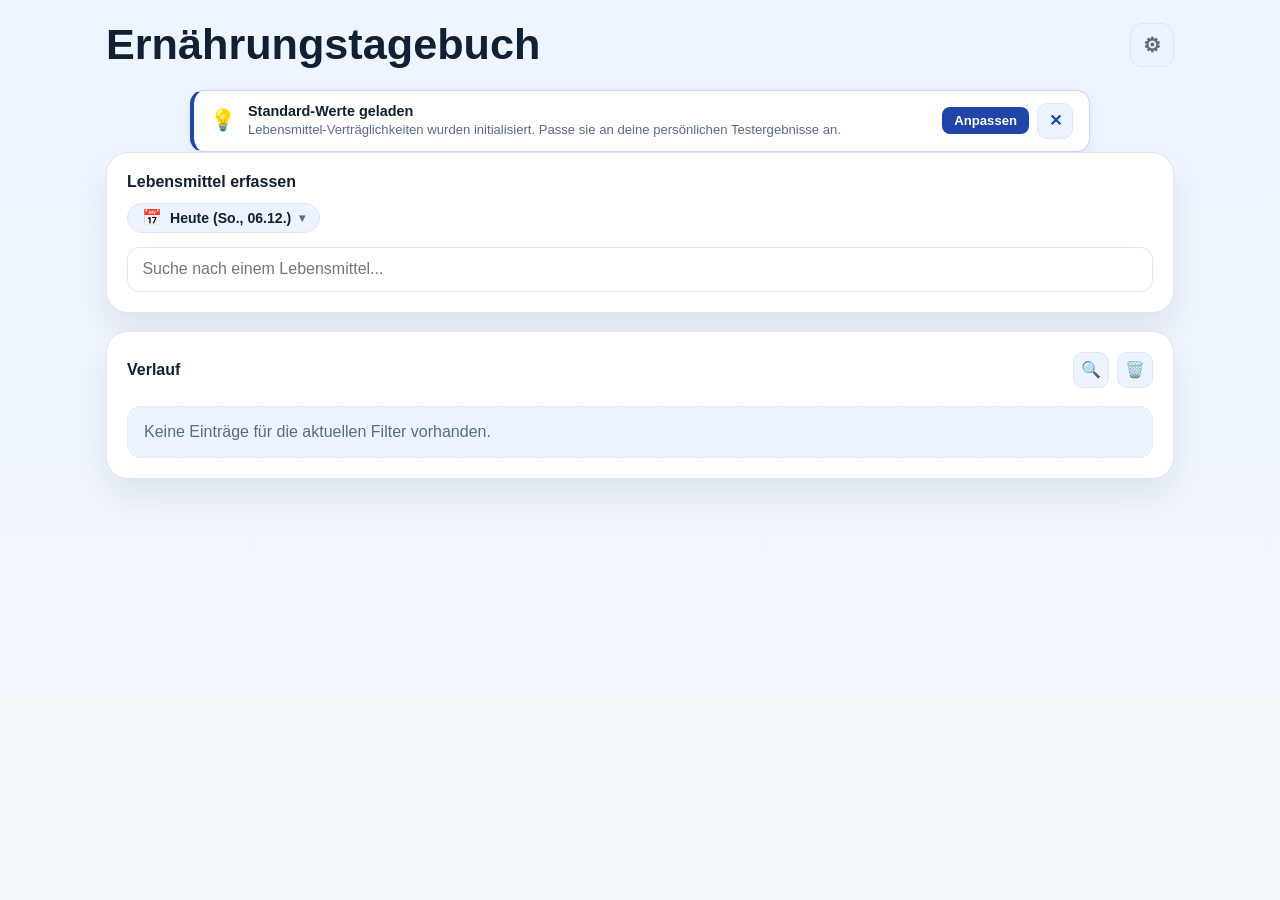
==== commit dc807e4e: "update" ====
--- a/index.html
+++ b/index.html
@@ -15,7 +15,7 @@
     <link rel="manifest" href="./manifest.json" />
     <link rel="icon" href="./icons/icon-192.png" type="image/png" />
     <link rel="apple-touch-icon" href="./icons/icon-192.png" />
-    <link rel="stylesheet" href="./styles.css?v=1.1.4" />
+    <link rel="stylesheet" href="./styles.css?v=1.1.8" />
     <script>
       (function() {
         try {
@@ -30,13 +30,9 @@
   <body>
     <div class="app-shell">
       <header class="topbar">
-        <div>
-          <p class="eyebrow">Persönlicher Tracker</p>
-          <h1>Ernährungstagebuch</h1>
-        </div>
+        <h1>Ernährungstagebuch</h1>
         <div class="topbar-actions">
-          <button id="themeToggle" class="icon-button" type="button" aria-label="Nachtmodus aktivieren" title="Nachtmodus aktivieren">☾</button>
-          <button id="settingsButton" class="icon-button" type="button" aria-label="Einstellungen & Backup" title="Einstellungen & Backup">⚙</button>
+          <button id="settingsButton" class="icon-button topbar-button" type="button" aria-label="Einstellungen & Backup" title="Einstellungen & Backup">⚙</button>
           <button id="installButton" class="secondary-button hidden" type="button" aria-label="App installieren">
             Installieren
           </button>
@@ -234,7 +230,7 @@
     </div>
 
     <div id="settingsModal" class="modal-backdrop hidden" role="dialog" aria-modal="true" aria-labelledby="settingsModalTitle">
-      <div class="modal-card">
+      <div class="modal-card settings-modal-card">
         <div class="modal-header">
           <h3 id="settingsModalTitle">Einstellungen &amp; Backup</h3>
           <button id="settingsCloseButton" class="icon-button small-icon-button modal-close-btn" type="button" aria-label="Schließen" title="Schließen">✕</button>
@@ -280,6 +276,21 @@
                 <input id="importFile" type="file" accept=".json" />
               </label>
             </div>
+          </div>
+          <div class="settings-section">
+            <h4>Erscheinungsbild</h4>
+            <button id="themeToggle" class="settings-tile-btn" type="button" aria-label="Erscheinungsbild wechseln">
+              <div class="settings-tile-content">
+                <span id="themeToggleIcon" class="settings-tile-icon">☾</span>
+                <div class="settings-tile-text">
+                  <strong id="themeToggleLabel">Dunkelmodus aktivieren</strong>
+                  <small id="themeToggleHint">Wechselt zwischen hellem und dunklem Design</small>
+                </div>
+              </div>
+              <div class="settings-tile-end">
+                <span id="themeToggleState" class="settings-status-badge">Aus</span>
+              </div>
+            </button>
           </div>
           <div class="settings-section">
             <h4>Info</h4>
@@ -441,6 +452,6 @@
       <div class="noscript-banner">JavaScript ist erforderlich, damit die App korrekt funktioniert.</div>
     </noscript>
 
-    <script type="module" src="./app.js?v=1.1.4"></script>
+    <script type="module" src="./app.js?v=1.1.8"></script>
   </body>
 </html>
--- a/styles.css
+++ b/styles.css
@@ -16,6 +16,23 @@
   --yellow: #d4a100;
   --yellow-soft: #fff4c7;
   --shadow: 0 18px 35px rgba(15, 23, 42, 0.08);
+  --warning-text: #b45309;
+
+  /* Radius scale - reuse instead of hardcoding pixel values */
+  --radius-sm: 8px;
+  --radius-md: 12px;
+  --radius-lg: 14px;
+  --radius-xl: 16px;
+  --radius-pill: 999px;
+  --radius-round: 50%;
+
+  /* Font-size scale - reuse instead of one-off rem values */
+  --fs-2xs: 0.72rem;
+  --fs-xs: 0.78rem;
+  --fs-sm: 0.85rem;
+  --fs-base: 0.95rem;
+  --fs-md: 1rem;
+  --fs-lg: 1.25rem;
 }
 
 [data-theme="dark"] {
@@ -36,6 +53,7 @@
   --yellow: #fbbf24;
   --yellow-soft: #451a03;
   --shadow: 0 18px 35px rgba(0, 0, 0, 0.45);
+  --warning-text: #fbbf24;
 }
 
 [data-theme="dark"] body {
@@ -72,7 +90,8 @@
 .app-shell {
   max-width: 1100px;
   margin: 0 auto;
-  padding: 20px 16px 48px;
+  padding: calc(20px + env(safe-area-inset-top, 0px)) calc(16px + env(safe-area-inset-right, 0px))
+    calc(48px + env(safe-area-inset-bottom, 0px)) calc(16px + env(safe-area-inset-left, 0px));
 }
 
 .topbar {
@@ -91,18 +110,9 @@
 }
 
 .topbar h1 {
-  margin: 4px 0 0;
+  margin: 0;
   font-size: clamp(1.15rem, 5vw, 2.7rem);
   line-height: 1.15;
-}
-
-.eyebrow {
-  margin: 0;
-  color: var(--primary);
-  text-transform: uppercase;
-  letter-spacing: 0.08em;
-  font-size: 0.72rem;
-  font-weight: 700;
 }
 
 .container {
@@ -120,7 +130,7 @@
 
 .section-header h2 {
   margin: 0;
-  font-size: 1rem;
+  font-size: var(--fs-md);
   font-weight: 600;
   color: var(--text);
 }
@@ -149,50 +159,59 @@
   margin-bottom: 14px;
 }
 
+.date-chip-btn,
+.category-chip-btn,
+.modal-done-btn,
+.food-add-btn {
+  border: 1px solid var(--border);
+  border-radius: var(--radius-pill);
+  background: var(--panel-alt);
+  color: var(--text);
+  cursor: pointer;
+}
+
 .date-chip-btn {
   display: inline-flex;
   align-items: center;
   gap: 8px;
   padding: 6px 14px;
-  border-radius: 999px;
-  border: 1px solid var(--border);
-  background: var(--panel-alt);
-  color: var(--text);
   font-size: 0.88rem;
   font-weight: 700;
-  cursor: pointer;
   transition:
     background-color 0.15s ease,
     border-color 0.15s ease,
     transform 0.15s ease;
 }
 
-.date-chip-btn:hover {
+.date-chip-btn:hover,
+.category-modal-item:hover,
+.settings-action-btn:hover,
+.modal-done-btn:hover,
+.food-add-btn:hover {
   background: var(--primary-soft);
+  border-color: var(--primary);
   color: var(--primary);
-  border-color: var(--primary);
   transform: translateY(-1px);
 }
 
 .date-chip-btn.is-custom-date {
   background: rgba(245, 158, 11, 0.12);
   border-color: rgba(245, 158, 11, 0.4);
-  color: #b45309;
+  color: var(--warning-text);
 }
 
 [data-theme="dark"] .date-chip-btn.is-custom-date {
   background: rgba(245, 158, 11, 0.2);
   border-color: rgba(245, 158, 11, 0.45);
-  color: #fbbf24;
 }
 
 .date-chip-icon {
-  font-size: 1rem;
+  font-size: var(--fs-md);
   line-height: 1;
 }
 
 .date-chip-arrow {
-  font-size: 0.72rem;
+  font-size: var(--fs-2xs);
   color: var(--muted);
 }
 
@@ -241,13 +260,8 @@
   align-items: center;
   gap: 6px;
   padding: 6px 12px;
-  border-radius: 999px;
-  border: 1px solid var(--border);
-  background: var(--panel-alt);
-  color: var(--text);
-  font-size: 0.85rem;
+  font-size: var(--fs-sm);
   font-weight: 600;
-  cursor: pointer;
   transition:
     background-color 0.15s ease,
     border-color 0.15s ease,
@@ -268,7 +282,7 @@
 }
 
 .category-chip-icon {
-  font-size: 0.95rem;
+  font-size: var(--fs-base);
   line-height: 1;
 }
 
@@ -296,7 +310,7 @@
   border: none;
   background: var(--panel-alt);
   border: 1px solid var(--border);
-  border-radius: 50%;
+  border-radius: var(--radius-round);
   width: 26px;
   height: 26px;
   display: inline-flex;
@@ -328,8 +342,8 @@
   border: 1px solid var(--border);
   background: var(--panel-alt, #f3f7fb);
   color: var(--primary);
-  border-radius: 12px;
-  font-size: 1.25rem;
+  border-radius: var(--radius-md);
+  font-size: var(--fs-lg);
   font-weight: 700;
   line-height: 1;
   flex-shrink: 0;
@@ -339,6 +353,17 @@
     transform 0.15s ease;
 }
 
+.icon-button.topbar-button {
+  color: var(--muted);
+  background: var(--panel-alt, #f3f7fb);
+  border-color: var(--border);
+}
+
+.icon-button.topbar-button:hover {
+  color: var(--text);
+  background: var(--surface-hover, var(--border));
+}
+
 .icon-button:hover {
   background: var(--primary-soft);
   transform: translateY(-1px);
@@ -353,7 +378,7 @@
   height: 36px;
   min-height: 36px;
   border-radius: 10px;
-  font-size: 1rem;
+  font-size: var(--fs-md);
 }
 
 .small-icon-button.active {
@@ -412,7 +437,7 @@
   min-height: 44px;
   border: 1px solid var(--border);
   background: var(--panel);
-  border-radius: 12px;
+  border-radius: var(--radius-md);
   padding: 0.8rem 0.9rem;
   color: var(--text);
   font: inherit;
@@ -507,7 +532,7 @@
   border: 1px solid var(--border);
   background: var(--panel-alt);
   color: var(--muted);
-  border-radius: 50%;
+  border-radius: var(--radius-round);
   font-size: 0.8rem;
   font-weight: 700;
   cursor: pointer;
@@ -537,7 +562,7 @@
   background: var(--primary);
   color: #fff;
   border: none;
-  border-radius: 12px;
+  border-radius: var(--radius-md);
   font-size: 0.9rem;
   font-weight: 700;
   white-space: nowrap;
@@ -602,7 +627,7 @@
   padding: 8px;
   background: var(--panel);
   border: 1px solid var(--border);
-  border-radius: 14px;
+  border-radius: var(--radius-lg);
   box-shadow: var(--shadow);
   z-index: 20;
 }
@@ -647,7 +672,7 @@
 }
 
 .suggestion-item strong {
-  font-size: 0.95rem;
+  font-size: var(--fs-base);
   flex: 1 1 auto;
   min-width: 0;
   overflow: hidden;
@@ -672,7 +697,7 @@
   font-size: 0.62rem;
   line-height: 1;
   padding: 4px 6px;
-  border-radius: 999px;
+  border-radius: var(--radius-pill);
   background: var(--panel-alt);
   color: var(--muted);
 }
@@ -720,7 +745,7 @@
 .status-dot {
   width: 12px;
   height: 12px;
-  border-radius: 50%;
+  border-radius: var(--radius-round);
   display: inline-block;
   flex-shrink: 0;
   box-shadow:
@@ -748,10 +773,9 @@
 
 .primary-button,
 .secondary-button,
-.ghost-button,
-.import-label {
+.ghost-button {
   border: none;
-  border-radius: 12px;
+  border-radius: var(--radius-md);
   padding: 0.8rem 1.1rem;
   font-weight: 700;
   transition:
@@ -761,8 +785,7 @@
 
 .primary-button:hover,
 .secondary-button:hover,
-.ghost-button:hover,
-.import-label:hover {
+.ghost-button:hover {
   transform: translateY(-1px);
 }
 
@@ -777,7 +800,7 @@
 }
 
 .ghost-button {
-  background: #f3f7fb;
+  background: var(--panel-alt);
   color: var(--muted);
 }
 
@@ -785,13 +808,9 @@
   display: none !important;
 }
 
-.history-list {
-  margin-top: 18px;
-}
-
 .selection-chip,
 .history-item {
-  border-radius: 14px;
+  border-radius: var(--radius-lg);
   border: 1px solid var(--border);
   background: var(--panel-alt);
 }
@@ -840,26 +859,25 @@
   font-size: 0.65rem;
   line-height: 1;
   padding: 3px 6px;
-  border-radius: 999px;
+  border-radius: var(--radius-pill);
   font-weight: 700;
 }
 
 .selection-chip .chip-conflict-rotation {
   background: rgba(245, 158, 11, 0.18);
   border: 1px solid rgba(245, 158, 11, 0.35);
-  color: #b45309;
+  color: var(--warning-text);
 }
 
 [data-theme="dark"] .selection-chip .chip-conflict-rotation {
   background: rgba(245, 158, 11, 0.25);
   border-color: rgba(245, 158, 11, 0.4);
-  color: #fbbf24;
 }
 
 .selection-chip .chip-conflict-intolerance {
   background: rgba(220, 38, 38, 0.14);
   border: 1px solid rgba(220, 38, 38, 0.3);
-  color: #b91c1c;
+  color: var(--red);
 }
 
 [data-theme="dark"] .selection-chip .chip-conflict-intolerance {
@@ -871,7 +889,7 @@
 .selection-chip .badge {
   width: 10px;
   height: 10px;
-  border-radius: 50%;
+  border-radius: var(--radius-round);
   display: inline-block;
   box-shadow: 0 0 0 1px rgba(0, 0, 0, 0.08);
 }
@@ -948,13 +966,14 @@
 }
 
 .history-list {
+  margin-top: 18px;
   display: grid;
   gap: 12px;
 }
 
 .history-day {
   border: 1px solid var(--border);
-  border-radius: 16px;
+  border-radius: var(--radius-xl);
   background: var(--panel);
   overflow: hidden;
   transition: border-color 0.15s ease, box-shadow 0.15s ease;
@@ -1002,7 +1021,7 @@
   justify-content: center;
   width: 20px;
   height: 20px;
-  font-size: 0.72rem;
+  font-size: var(--fs-2xs);
   color: var(--muted);
   transition: transform 0.2s ease;
 }
@@ -1028,7 +1047,7 @@
   background: var(--primary-soft);
   color: var(--primary);
   padding: 2px 7px;
-  border-radius: 999px;
+  border-radius: var(--radius-pill);
   flex-shrink: 0;
 }
 
@@ -1045,8 +1064,8 @@
   padding: 3px 9px;
   background: var(--panel-alt);
   border: 1px solid var(--border);
-  border-radius: 999px;
-  font-size: 0.78rem;
+  border-radius: var(--radius-pill);
+  font-size: var(--fs-xs);
   font-weight: 700;
   color: var(--text);
   white-space: nowrap;
@@ -1066,7 +1085,7 @@
 }
 
 .history-category-header {
-  font-size: 0.72rem;
+  font-size: var(--fs-2xs);
   line-height: 1.2;
   letter-spacing: 0.08em;
   text-transform: uppercase;
@@ -1087,7 +1106,7 @@
   gap: 8px;
   padding: 0.42rem 0.7rem 0.42rem 0.8rem;
   border: 1px solid var(--border);
-  border-radius: 999px;
+  border-radius: var(--radius-pill);
   background: var(--panel-alt);
   box-shadow: 0 1px 0 rgba(15, 23, 42, 0.02);
 }
@@ -1100,7 +1119,7 @@
 .history-item .status-dot {
   width: 10px;
   height: 10px;
-  border-radius: 50%;
+  border-radius: var(--radius-round);
   display: inline-block;
   flex-shrink: 0;
   box-shadow: inset 0 0 0 1px rgba(255, 255, 255, 0.8);
@@ -1110,7 +1129,7 @@
   border: none;
   background: transparent;
   color: var(--muted);
-  font-size: 1rem;
+  font-size: var(--fs-md);
   line-height: 1;
   padding: 0;
   display: inline-flex;
@@ -1119,35 +1138,12 @@
   cursor: pointer;
 }
 
-.export-actions {
-  display: grid;
-  gap: 10px;
-}
-
-.import-label {
-  display: flex;
-  align-items: center;
-  justify-content: center;
-  background: var(--panel-alt);
-  color: var(--text);
-  border: 1px dashed var(--border);
-  position: relative;
-  overflow: hidden;
-}
-
-.import-label input {
-  position: absolute;
-  inset: 0;
-  opacity: 0;
-  cursor: pointer;
-}
-
 .empty-state {
   color: var(--muted);
   border: 1px dashed var(--border);
   background: var(--panel-alt);
   padding: 1rem;
-  border-radius: 14px;
+  border-radius: var(--radius-lg);
 }
 
 .modal-backdrop {
@@ -1186,7 +1182,7 @@
 }
 
 .modal-close-btn {
-  font-size: 0.85rem;
+  font-size: var(--fs-sm);
   color: var(--muted);
 }
 
@@ -1204,7 +1200,7 @@
 
 .settings-section h4 {
   margin: 0;
-  font-size: 0.78rem;
+  font-size: var(--fs-xs);
   text-transform: uppercase;
   letter-spacing: 0.08em;
   color: var(--muted);
@@ -1220,7 +1216,7 @@
 .modal-description {
   margin: 0;
   color: var(--muted);
-  font-size: 0.95rem;
+  font-size: var(--fs-base);
   line-height: 1.5;
 }
 
@@ -1240,7 +1236,7 @@
   gap: 3px;
   padding: 12px 14px;
   cursor: pointer;
-  border-radius: 12px;
+  border-radius: var(--radius-md);
   border: 1px solid transparent;
   transition:
     transform 0.15s ease,
@@ -1254,11 +1250,11 @@
 }
 
 .modal-btn strong {
-  font-size: 1rem;
+  font-size: var(--fs-md);
 }
 
 .modal-btn small {
-  font-size: 0.78rem;
+  font-size: var(--fs-xs);
   opacity: 0.85;
   font-weight: 500;
 }
@@ -1320,19 +1316,23 @@
   -webkit-overflow-scrolling: touch;
 }
 
+.category-modal-item,
+.settings-action-btn {
+  border: 1px solid var(--border);
+  border-radius: var(--radius-md);
+  background: var(--panel-alt);
+  color: var(--text);
+  cursor: pointer;
+}
+
 .category-modal-item {
   width: 100%;
   display: flex;
   align-items: center;
   justify-content: space-between;
   padding: 10px 14px;
-  border-radius: 12px;
-  border: 1px solid var(--border);
-  background: var(--panel-alt);
-  color: var(--text);
   font-size: 0.92rem;
   font-weight: 600;
-  cursor: pointer;
   text-align: left;
   transition:
     background-color 0.15s ease,
@@ -1341,13 +1341,6 @@
     transform 0.15s ease;
 }
 
-.category-modal-item:hover {
-  background: var(--primary-soft);
-  border-color: var(--primary);
-  color: var(--primary);
-  transform: translateY(-1px);
-}
-
 .category-modal-item.selected {
   background: var(--primary-soft);
   border-color: var(--primary);
@@ -1356,7 +1349,7 @@
 }
 
 .category-modal-check {
-  font-size: 1rem;
+  font-size: var(--fs-md);
   color: var(--primary);
   font-weight: 800;
 }
@@ -1377,7 +1370,7 @@
   gap: 10px;
   padding: 8px 10px;
   border-radius: 10px;
-  font-size: 0.85rem;
+  font-size: var(--fs-sm);
   line-height: 1.35;
   background: var(--panel-alt);
   border: 1px solid var(--border);
@@ -1394,7 +1387,7 @@
 }
 
 .confirm-item-icon {
-  font-size: 1rem;
+  font-size: var(--fs-md);
   line-height: 1;
   flex-shrink: 0;
   margin-top: 1px;
@@ -1485,8 +1478,8 @@
     background: var(--primary);
     color: #fff;
     border: none;
-    border-radius: 14px;
-    font-size: 0.95rem;
+    border-radius: var(--radius-lg);
+    font-size: var(--fs-base);
     font-weight: 700;
     box-shadow: 0 4px 18px rgba(0, 0, 0, 0.28);
     display: inline-flex;
@@ -1510,27 +1503,13 @@
   }
 
   body.search-overlay-active .overlay-selected-foods {
-    display: flex;
-    flex-wrap: wrap;
-    align-items: center;
-    gap: 8px;
-    overflow-x: hidden;
-    overflow-y: auto;
-    max-height: 120px;
-    padding: 8px 4px 6px;
     margin-top: 4px;
     flex-shrink: 0;
-    box-sizing: border-box;
-    -webkit-overflow-scrolling: touch;
-  }
-
-  body.search-overlay-active .overlay-selected-foods.hidden {
-    display: none;
   }
 
   body.search-overlay-active .overlay-selected-foods .selection-chip {
     padding: 0.4rem 0.75rem;
-    font-size: 0.85rem;
+    font-size: var(--fs-sm);
     line-height: 1.2;
     flex-shrink: 0;
     box-sizing: border-box;
@@ -1555,7 +1534,7 @@
     padding-bottom: 74px;
     background: var(--panel);
     border: 1px solid var(--border);
-    border-radius: 16px;
+    border-radius: var(--radius-xl);
     box-shadow: none;
   }
 
@@ -1603,7 +1582,7 @@
   max-width: 900px;
   width: 100%;
   padding: 12px 16px;
-  border-radius: 14px;
+  border-radius: var(--radius-lg);
   background: var(--panel);
   border: 1px solid rgba(37, 99, 235, 0.25);
   border-left: 4px solid var(--primary);
@@ -1656,7 +1635,7 @@
   background: var(--primary);
   color: #fff;
   border: none;
-  border-radius: 8px;
+  border-radius: var(--radius-sm);
   padding: 6px 12px;
   font-size: 0.82rem;
   font-weight: 700;
@@ -1680,7 +1659,7 @@
   padding: 12px 14px;
   background: var(--panel-alt);
   border: 1px solid var(--border);
-  border-radius: 14px;
+  border-radius: var(--radius-lg);
   cursor: pointer;
   text-align: left;
   transition:
@@ -1703,7 +1682,7 @@
 }
 
 .settings-tile-icon {
-  font-size: 1.25rem;
+  font-size: var(--fs-lg);
   line-height: 1;
   flex-shrink: 0;
 }
@@ -1716,12 +1695,12 @@
 }
 
 .settings-tile-text strong {
-  font-size: 0.95rem;
+  font-size: var(--fs-base);
   color: var(--text);
 }
 
 .settings-tile-text small {
-  font-size: 0.78rem;
+  font-size: var(--fs-xs);
   color: var(--muted);
   line-height: 1.3;
 }
@@ -1752,33 +1731,14 @@
   justify-content: center;
   gap: 6px;
   padding: 10px 12px;
-  border-radius: 12px;
-  border: 1px solid var(--border);
-  background: var(--panel-alt);
-  color: var(--text);
   font-size: 0.86rem;
   font-weight: 600;
-  cursor: pointer;
   transition:
     background-color 0.15s ease,
     border-color 0.15s ease,
     color 0.15s ease,
     transform 0.15s ease;
   white-space: nowrap;
-}
-
-.settings-action-btn:hover {
-  background: var(--primary-soft);
-  border-color: var(--primary);
-  color: var(--primary);
-  transform: translateY(-1px);
-}
-
-.settings-btn-icon {
-  font-size: 0.95rem;
-  font-weight: 700;
-  line-height: 1;
-  color: var(--primary);
 }
 
 .import-action-btn {
@@ -1808,7 +1768,7 @@
   font-weight: 600;
   padding: 6px 8px;
   cursor: pointer;
-  border-radius: 8px;
+  border-radius: var(--radius-sm);
   margin-top: -2px;
   transition: color 0.15s ease, background-color 0.15s ease;
   align-self: center;
@@ -1824,11 +1784,31 @@
   align-items: center;
   justify-content: center;
   padding: 2px 8px;
-  border-radius: 999px;
+  border-radius: var(--radius-pill);
   background: var(--primary-soft);
   color: var(--primary);
-  font-size: 0.78rem;
+  font-size: var(--fs-xs);
   font-weight: 700;
+}
+
+.settings-status-badge {
+  display: inline-flex;
+  align-items: center;
+  justify-content: center;
+  padding: 3px 10px;
+  border-radius: var(--radius-pill);
+  background: var(--surface-hover, var(--panel));
+  color: var(--muted);
+  font-size: var(--fs-xs);
+  font-weight: 600;
+  border: 1px solid var(--border);
+  transition: background-color 0.15s ease, color 0.15s ease, border-color 0.15s ease;
+}
+
+.settings-status-badge.active {
+  background: var(--primary-soft);
+  color: var(--primary);
+  border-color: var(--primary);
 }
 
 .food-manager-modal-card {
@@ -1840,14 +1820,9 @@
 }
 
 .modal-done-btn {
-  background: var(--panel-alt);
-  color: var(--text);
-  border: 1px solid var(--border);
-  border-radius: 999px;
   padding: 6px 14px;
-  font-size: 0.85rem;
+  font-size: var(--fs-sm);
   font-weight: 600;
-  cursor: pointer;
   line-height: 1.2;
   transition:
     background-color 0.15s ease,
@@ -1857,13 +1832,6 @@
   flex-shrink: 0;
 }
 
-.modal-done-btn:hover {
-  background: var(--primary-soft);
-  border-color: var(--primary);
-  color: var(--primary);
-  transform: translateY(-1px);
-}
-
 .modal-done-btn:active {
   transform: scale(0.96);
 }
@@ -1882,7 +1850,7 @@
 .food-manager-search-input {
   width: 100%;
   padding: 10px 14px;
-  border-radius: 12px;
+  border-radius: var(--radius-md);
   border: 1px solid var(--border);
   background: var(--panel-alt);
   color: var(--text);
@@ -1916,17 +1884,12 @@
   align-items: center;
   gap: 4px;
   padding: 6px 14px;
-  font-size: 0.85rem;
+  font-size: var(--fs-sm);
   font-weight: 600;
   height: 34px;
   min-height: 34px;
-  border-radius: 999px;
-  border: 1px solid var(--border);
-  background: var(--panel-alt);
-  color: var(--text);
   white-space: nowrap;
   flex-shrink: 0;
-  cursor: pointer;
   transition:
     background-color 0.15s ease,
     border-color 0.15s ease,
@@ -1934,13 +1897,6 @@
     transform 0.15s ease;
 }
 
-.food-add-btn:hover {
-  background: var(--primary-soft);
-  border-color: var(--primary);
-  color: var(--primary);
-  transform: translateY(-1px);
-}
-
 .food-add-btn:active {
   transform: scale(0.96);
 }
@@ -1949,7 +1905,7 @@
 .food-form-container {
   background: var(--panel-alt);
   border: 1px solid rgba(37, 99, 235, 0.35);
-  border-radius: 14px;
+  border-radius: var(--radius-lg);
   padding: 14px;
   display: flex;
   flex-direction: column;
@@ -1969,7 +1925,7 @@
 
 .food-form-header h4 {
   margin: 0;
-  font-size: 0.95rem;
+  font-size: var(--fs-base);
   color: var(--text);
   font-weight: 700;
 }
@@ -2009,7 +1965,7 @@
 .food-form-input {
   width: 100%;
   padding: 8px 10px;
-  border-radius: 8px;
+  border-radius: var(--radius-sm);
   border: 1px solid var(--border);
   background: var(--panel);
   color: var(--text);
@@ -2033,7 +1989,7 @@
   align-items: center;
   gap: 6px;
   padding: 6px 10px;
-  border-radius: 8px;
+  border-radius: var(--radius-sm);
   background: var(--panel);
   border: 1px solid var(--border);
   font-size: 0.82rem;
@@ -2061,7 +2017,7 @@
 
 .food-form-actions button {
   padding: 6px 14px;
-  font-size: 0.85rem;
+  font-size: var(--fs-sm);
 }
 
 /* Food Manager List */
@@ -2098,7 +2054,7 @@
   justify-content: space-between;
   gap: 10px;
   padding: 8px 12px;
-  border-radius: 12px;
+  border-radius: var(--radius-md);
   background: var(--panel-alt);
   border: 1px solid var(--border);
   transition: background-color 0.12s ease, border-color 0.12s ease;
@@ -2142,7 +2098,7 @@
   align-items: center;
   background: var(--panel);
   border: 1px solid var(--border);
-  border-radius: 999px;
+  border-radius: var(--radius-pill);
   padding: 2px;
   gap: 2px;
 }
@@ -2151,9 +2107,9 @@
   border: none;
   background: transparent;
   cursor: pointer;
-  font-size: 0.85rem;
+  font-size: var(--fs-sm);
   padding: 3px 6px;
-  border-radius: 999px;
+  border-radius: var(--radius-pill);
   line-height: 1;
   transition: background-color 0.15s ease, transform 0.12s ease, opacity 0.12s ease;
   opacity: 0.35;
@@ -2182,7 +2138,7 @@
 
 .edit-food-btn,
 .delete-food-btn {
-  font-size: 0.85rem;
+  font-size: var(--fs-sm);
   padding: 6px;
   color: var(--muted);
   cursor: pointer;
@@ -2198,3 +2154,53 @@
   color: var(--red);
   background: var(--red-soft);
 }
+
+/* -------------------------------------------------------------
+   Full-screen mobile modals (Settings, Food Manager)
+   Placed last so it wins over the earlier same-specificity rules
+   for .food-manager-modal-card / .food-item-name.
+------------------------------------------------------------- */
+@media (max-width: 760px), (max-height: 500px) {
+  .settings-modal-card,
+  .food-manager-modal-card {
+    position: fixed;
+    top: calc(10px + env(safe-area-inset-top, 0px));
+    left: 0;
+    right: 0;
+    bottom: 0;
+    width: 100vw;
+    max-width: none;
+    max-height: none;
+    /* Rounded top corners only - reads as a sheet rising over the app rather
+       than a flat page, while the flush bottom keeps the full content height */
+    border-radius: var(--radius-xl) var(--radius-xl) 0 0;
+    padding: 14px 16px calc(14px + env(safe-area-inset-bottom, 0px));
+    box-sizing: border-box;
+  }
+
+  .settings-modal-card .modal-header,
+  .food-manager-modal-card .modal-header {
+    flex-shrink: 0;
+  }
+
+  .settings-modal-card .settings-content {
+    flex: 1 1 auto;
+    min-height: 0;
+    overflow-y: auto;
+    -webkit-overflow-scrolling: touch;
+  }
+
+  .food-manager-modal-card .food-manager-list {
+    flex: 1 1 auto;
+    min-height: 0;
+    max-height: none;
+  }
+
+  /* Wrap long names instead of hiding them behind an ellipsis, since the
+     tolerance/edit/delete controls still leave a fairly narrow name column */
+  .food-item-name {
+    white-space: normal;
+    overflow: visible;
+    text-overflow: clip;
+  }
+}
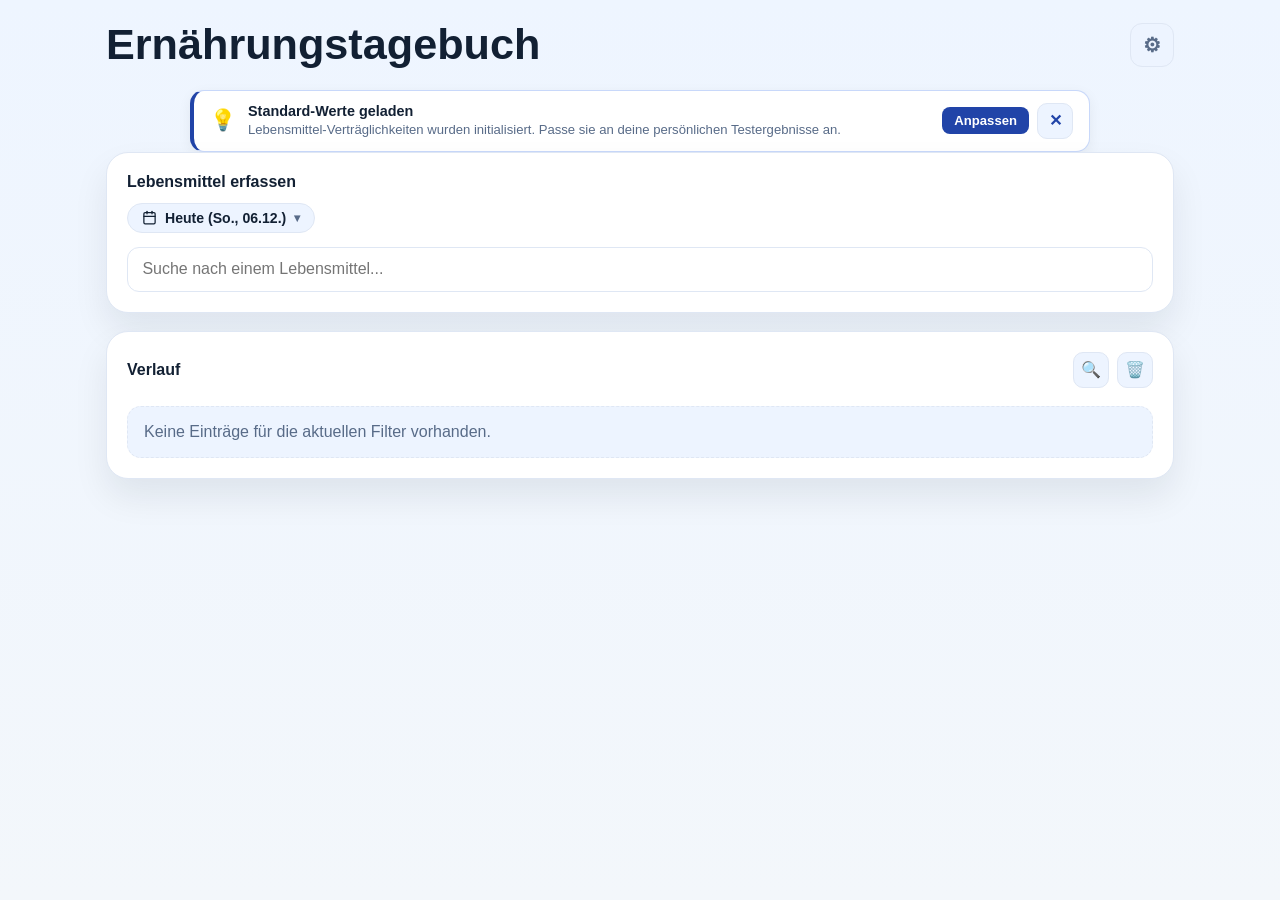
==== commit d8fc0716: "update" ====
--- a/index.html
+++ b/index.html
@@ -61,7 +61,14 @@
 
           <div class="date-selector-bar">
             <button id="dateChipButton" class="date-chip-btn" type="button" aria-label="Datum ändern" title="Datum ändern">
-              <span class="date-chip-icon">📅</span>
+              <span class="date-chip-icon" aria-hidden="true">
+                <svg viewBox="0 0 24 24" width="16" height="16" fill="none" stroke="currentColor" stroke-width="2" stroke-linecap="round" stroke-linejoin="round">
+                  <rect x="3" y="4" width="18" height="18" rx="2" ry="2"></rect>
+                  <line x1="16" y1="2" x2="16" y2="6"></line>
+                  <line x1="8" y1="2" x2="8" y2="6"></line>
+                  <line x1="3" y1="10" x2="21" y2="10"></line>
+                </svg>
+              </span>
               <span id="dateChipText" class="date-chip-text">Heute</span>
               <span class="date-chip-arrow">▾</span>
             </button>
@@ -233,19 +240,16 @@
       <div class="modal-card settings-modal-card">
         <div class="modal-header">
           <h3 id="settingsModalTitle">Einstellungen &amp; Backup</h3>
-          <button id="settingsCloseButton" class="icon-button small-icon-button modal-close-btn" type="button" aria-label="Schließen" title="Schließen">✕</button>
+          <div class="modal-header-actions">
+            <button id="themeToggle" class="icon-button small-icon-button modal-header-btn" type="button" aria-label="Farbschema wechseln" title="Farbschema wechseln">☾</button>
+            <button id="settingsCloseButton" class="icon-button small-icon-button modal-close-btn" type="button" aria-label="Schließen" title="Schließen">✕</button>
+          </div>
         </div>
         <div class="settings-content">
           <div class="settings-section">
             <h4>Lebensmittel &amp; Verträglichkeiten</h4>
             <button id="openFoodManagerButton" class="settings-tile-btn" type="button">
-              <div class="settings-tile-content">
-                <span class="settings-tile-icon">🏷️</span>
-                <div class="settings-tile-text">
-                  <strong>Lebensmittel verwalten</strong>
-                  <small>Verträglichkeiten anpassen, ergänzen &amp; löschen</small>
-                </div>
-              </div>
+              <span class="settings-tile-title">Lebensmittel verwalten</span>
               <div class="settings-tile-end">
                 <span id="foodCountBadge" class="count-badge">0</span>
                 <span class="settings-tile-chevron">›</span>
@@ -276,21 +280,6 @@
                 <input id="importFile" type="file" accept=".json" />
               </label>
             </div>
-          </div>
-          <div class="settings-section">
-            <h4>Erscheinungsbild</h4>
-            <button id="themeToggle" class="settings-tile-btn" type="button" aria-label="Erscheinungsbild wechseln">
-              <div class="settings-tile-content">
-                <span id="themeToggleIcon" class="settings-tile-icon">☾</span>
-                <div class="settings-tile-text">
-                  <strong id="themeToggleLabel">Dunkelmodus aktivieren</strong>
-                  <small id="themeToggleHint">Wechselt zwischen hellem und dunklem Design</small>
-                </div>
-              </div>
-              <div class="settings-tile-end">
-                <span id="themeToggleState" class="settings-status-badge">Aus</span>
-              </div>
-            </button>
           </div>
           <div class="settings-section">
             <h4>Info</h4>
--- a/styles.css
+++ b/styles.css
@@ -206,8 +206,18 @@
 }
 
 .date-chip-icon {
+  display: inline-flex;
+  align-items: center;
+  justify-content: center;
   font-size: var(--fs-md);
   line-height: 1;
+}
+
+.date-chip-icon svg {
+  width: 15px;
+  height: 15px;
+  stroke: currentColor;
+  flex-shrink: 0;
 }
 
 .date-chip-arrow {
@@ -1181,9 +1191,23 @@
   gap: 12px;
 }
 
+.modal-header-actions {
+  display: flex;
+  align-items: center;
+  gap: 8px;
+  flex-shrink: 0;
+}
+
+.modal-header-btn,
 .modal-close-btn {
-  font-size: var(--fs-sm);
-  color: var(--muted);
+  font-size: var(--fs-base);
+  color: var(--muted);
+}
+
+.modal-header-btn:hover,
+.modal-close-btn:hover {
+  color: var(--text);
+  background: var(--surface-hover, var(--border));
 }
 
 .settings-content {
@@ -1656,7 +1680,7 @@
   align-items: center;
   justify-content: space-between;
   gap: 12px;
-  padding: 12px 14px;
+  padding: 10px 14px;
   background: var(--panel-alt);
   border: 1px solid var(--border);
   border-radius: var(--radius-lg);
@@ -1674,35 +1698,11 @@
   transform: translateY(-1px);
 }
 
-.settings-tile-content {
-  display: flex;
-  align-items: center;
-  gap: 10px;
+.settings-tile-title {
+  font-size: var(--fs-base);
+  font-weight: 600;
+  color: var(--text);
   min-width: 0;
-}
-
-.settings-tile-icon {
-  font-size: var(--fs-lg);
-  line-height: 1;
-  flex-shrink: 0;
-}
-
-.settings-tile-text {
-  display: flex;
-  flex-direction: column;
-  gap: 2px;
-  min-width: 0;
-}
-
-.settings-tile-text strong {
-  font-size: var(--fs-base);
-  color: var(--text);
-}
-
-.settings-tile-text small {
-  font-size: var(--fs-xs);
-  color: var(--muted);
-  line-height: 1.3;
 }
 
 .settings-tile-end {
@@ -1789,26 +1789,6 @@
   color: var(--primary);
   font-size: var(--fs-xs);
   font-weight: 700;
-}
-
-.settings-status-badge {
-  display: inline-flex;
-  align-items: center;
-  justify-content: center;
-  padding: 3px 10px;
-  border-radius: var(--radius-pill);
-  background: var(--surface-hover, var(--panel));
-  color: var(--muted);
-  font-size: var(--fs-xs);
-  font-weight: 600;
-  border: 1px solid var(--border);
-  transition: background-color 0.15s ease, color 0.15s ease, border-color 0.15s ease;
-}
-
-.settings-status-badge.active {
-  background: var(--primary-soft);
-  color: var(--primary);
-  border-color: var(--primary);
 }
 
 .food-manager-modal-card {
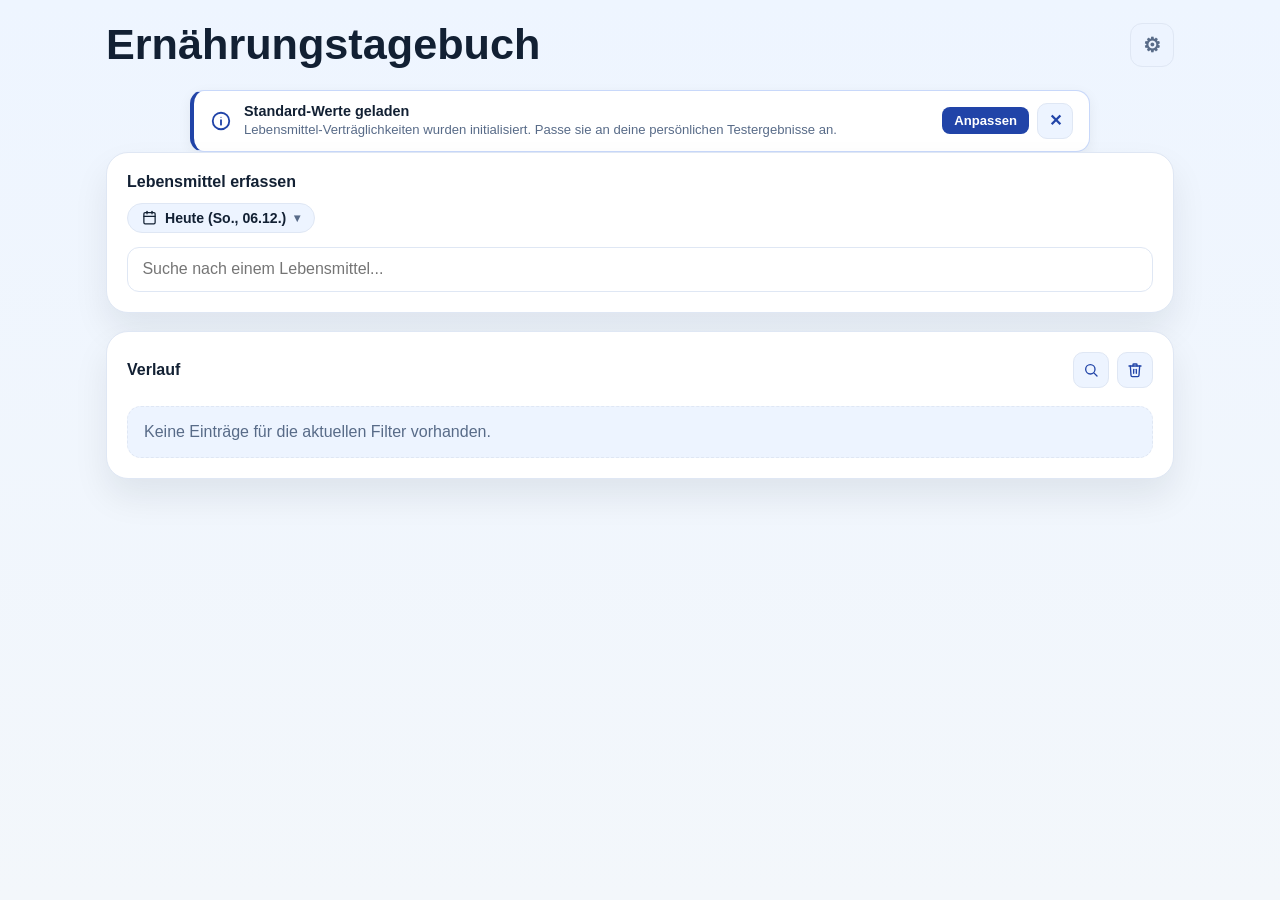
==== commit 43684726: "refactoring" ====
--- a/index.html
+++ b/index.html
@@ -15,7 +15,7 @@
     <link rel="manifest" href="./manifest.json" />
     <link rel="icon" href="./icons/icon-192.png" type="image/png" />
     <link rel="apple-touch-icon" href="./icons/icon-192.png" />
-    <link rel="stylesheet" href="./styles.css?v=1.1.8" />
+    <link rel="stylesheet" href="./styles.css?v=1.2.0" />
     <script>
       (function() {
         try {
@@ -41,7 +41,13 @@
 
       <div id="firstRunNotice" class="first-run-notice hidden" role="alert">
         <div class="first-run-notice-content">
-          <span class="first-run-notice-icon">💡</span>
+          <span class="first-run-notice-icon" aria-hidden="true">
+            <svg viewBox="0 0 24 24" fill="none" stroke="currentColor" stroke-width="2" stroke-linecap="round" stroke-linejoin="round">
+              <circle cx="12" cy="12" r="9"></circle>
+              <line x1="12" y1="11" x2="12" y2="16"></line>
+              <circle cx="12" cy="8" r="0.6" fill="currentColor" stroke="none"></circle>
+            </svg>
+          </span>
           <div class="first-run-notice-text">
             <strong>Standard-Werte geladen</strong>
             <span>Lebensmittel-Verträglichkeiten wurden initialisiert. Passe sie an deine persönlichen Testergebnisse an.</span>
@@ -121,7 +127,6 @@
             <div class="search-filter-bar">
               <div class="category-chip-wrap">
                 <button id="categoryChipButton" class="category-chip-btn" type="button" aria-label="Kategorie filtern" title="Kategorie filtern">
-                  <span class="category-chip-icon">🏷️</span>
                   <span id="categoryChipText" class="category-chip-text">Alle Kategorien</span>
                   <span class="category-chip-arrow">▾</span>
                 </button>
@@ -138,7 +143,9 @@
                   ✕
                 </button>
               </div>
-              <button id="onlyFreshGreenFoods" class="icon-button green-filter-button" type="button" aria-pressed="false" aria-label="Nur grüne, noch nicht erfasste Lebensmittel" title="Nur grüne, noch nicht erfasste Lebensmittel">🟢</button>
+              <button id="onlyFreshGreenFoods" class="icon-button small-icon-button green-filter-button" type="button" aria-pressed="false" aria-label="Nur grüne, noch nicht erfasste Lebensmittel" title="Nur grüne, noch nicht erfasste Lebensmittel">
+                <span class="tolerance-dot dot-green" aria-hidden="true"></span>
+              </button>
             </div>
 
             <div id="overlaySelectedFoods" class="overlay-selected-foods hidden" aria-live="polite"></div>
@@ -158,7 +165,10 @@
                 aria-label="Historie filtern"
                 title="Historie filtern"
               >
-                🔍
+                <svg viewBox="0 0 24 24" width="16" height="16" fill="none" stroke="currentColor" stroke-width="2" stroke-linecap="round" stroke-linejoin="round" aria-hidden="true">
+                  <circle cx="11" cy="11" r="7"></circle>
+                  <line x1="21" y1="21" x2="16.65" y2="16.65"></line>
+                </svg>
               </button>
               <button
                 id="historyDeleteToggle"
@@ -168,7 +178,13 @@
                 aria-label="Löschmodus aktivieren"
                 title="Löschmodus aktivieren"
               >
-                🗑️
+                <svg viewBox="0 0 24 24" width="16" height="16" fill="none" stroke="currentColor" stroke-width="2" stroke-linecap="round" stroke-linejoin="round" aria-hidden="true">
+                  <polyline points="3 6 5 6 21 6"></polyline>
+                  <path d="M19 6l-1 14a2 2 0 0 1-2 2H8a2 2 0 0 1-2-2L5 6"></path>
+                  <path d="M10 11v6"></path>
+                  <path d="M14 11v6"></path>
+                  <path d="M9 6V4a1 1 0 0 1 1-1h4a1 1 0 0 1 1 1v2"></path>
+                </svg>
               </button>
             </div>
           </div>
@@ -186,7 +202,6 @@
               <span>Kategorie</span>
               <div class="category-chip-wrap">
                 <button id="historyCategoryChipButton" class="category-chip-btn" type="button" aria-label="Verlauf nach Kategorie filtern" title="Kategorie filtern">
-                  <span class="category-chip-icon">🏷️</span>
                   <span id="historyCategoryChipText" class="category-chip-text">Alle Kategorien</span>
                   <span class="category-chip-arrow">▾</span>
                 </button>
@@ -208,7 +223,6 @@
               <span>Status</span>
               <div class="category-chip-wrap">
                 <button id="historyStatusChipButton" class="category-chip-btn" type="button" aria-label="Verlauf nach Status filtern" title="Status filtern">
-                  <span class="category-chip-icon">🚦</span>
                   <span id="historyStatusChipText" class="category-chip-text">Alle Status</span>
                   <span class="category-chip-arrow">▾</span>
                 </button>
@@ -249,7 +263,7 @@
           <div class="settings-section">
             <h4>Lebensmittel &amp; Verträglichkeiten</h4>
             <button id="openFoodManagerButton" class="settings-tile-btn" type="button">
-              <span class="settings-tile-title">Lebensmittel verwalten</span>
+              <span class="settings-tile-title">Lebensmitteltoleranzen verwalten</span>
               <div class="settings-tile-end">
                 <span id="foodCountBadge" class="count-badge">0</span>
                 <span class="settings-tile-chevron">›</span>
@@ -295,8 +309,11 @@
     <div id="foodManagerModal" class="modal-backdrop hidden" role="dialog" aria-modal="true" aria-labelledby="foodManagerModalTitle">
       <div class="modal-card food-manager-modal-card">
         <div class="modal-header">
-          <h3 id="foodManagerModalTitle">Lebensmittel verwalten</h3>
-          <button id="foodManagerCloseButton" class="modal-done-btn" type="button">Fertig</button>
+          <h3 id="foodManagerModalTitle">Lebensmitteltoleranzen verwalten</h3>
+          <div class="modal-header-actions">
+            <button id="foodManagerCloseButton" class="modal-done-btn" type="button">Fertig</button>
+            <button id="foodManagerCloseXButton" class="icon-button small-icon-button modal-close-btn" type="button" aria-label="Schließen" title="Schließen">✕</button>
+          </div>
         </div>
 
         <!-- Add / Edit Form (collapsible / toggleable) -->
@@ -322,15 +339,18 @@
               <div class="tolerance-radio-group">
                 <label class="tolerance-radio-option tolerance-option-green">
                   <input type="radio" name="foodFormTolerance" value="green" checked />
-                  <span>🟢 Grün</span>
+                  <span class="tolerance-dot dot-green" aria-hidden="true"></span>
+                  <span>Grün</span>
                 </label>
                 <label class="tolerance-radio-option tolerance-option-orange">
                   <input type="radio" name="foodFormTolerance" value="orange" />
-                  <span>🟠 Orange</span>
+                  <span class="tolerance-dot dot-orange" aria-hidden="true"></span>
+                  <span>Orange</span>
                 </label>
                 <label class="tolerance-radio-option tolerance-option-red">
                   <input type="radio" name="foodFormTolerance" value="red" />
-                  <span>🔴 Rot</span>
+                  <span class="tolerance-dot dot-red" aria-hidden="true"></span>
+                  <span>Rot</span>
                 </label>
               </div>
             </div>
@@ -350,7 +370,6 @@
           <div class="food-manager-filters-row">
             <div class="category-chip-wrap">
               <button id="foodManagerCategoryChipButton" class="category-chip-btn" type="button" aria-label="Lebensmittel nach Kategorie filtern" title="Kategorie filtern">
-                <span class="category-chip-icon">🏷️</span>
                 <span id="foodManagerCategoryChipText" class="category-chip-text">Alle Kategorien</span>
                 <span class="category-chip-arrow">▾</span>
               </button>
@@ -366,7 +385,6 @@
             </div>
             <div class="category-chip-wrap">
               <button id="foodManagerToleranceChipButton" class="category-chip-btn" type="button" aria-label="Lebensmittel nach Status filtern" title="Status filtern">
-                <span class="category-chip-icon">🚦</span>
                 <span id="foodManagerToleranceChipText" class="category-chip-text">Alle Status</span>
                 <span class="category-chip-arrow">▾</span>
               </button>
@@ -391,7 +409,10 @@
 
     <div id="importModal" class="modal-backdrop hidden" role="dialog" aria-modal="true" aria-labelledby="importModalTitle">
       <div class="modal-card">
-        <h3 id="importModalTitle">Backup importieren</h3>
+        <div class="modal-header">
+          <h3 id="importModalTitle">Backup importieren</h3>
+          <button id="importCloseButton" class="icon-button small-icon-button modal-close-btn" type="button" aria-label="Schließen" title="Schließen">✕</button>
+        </div>
         <p id="importModalText" class="modal-description"></p>
         <div class="modal-actions">
           <button id="importMergeButton" class="modal-btn modal-btn-option" type="button">
@@ -411,7 +432,10 @@
 
     <div id="confirmModal" class="modal-backdrop hidden" role="dialog" aria-modal="true" aria-labelledby="confirmModalTitle">
       <div class="modal-card">
-        <h3 id="confirmModalTitle">Hinweise zu ausgewählten Lebensmitteln</h3>
+        <div class="modal-header">
+          <h3 id="confirmModalTitle">Hinweise zu ausgewählten Lebensmitteln</h3>
+          <button id="confirmModalCloseButton" class="icon-button small-icon-button modal-close-btn" type="button" aria-label="Schließen" title="Schließen">✕</button>
+        </div>
         <p id="confirmModalText" class="modal-description"></p>
         <div id="confirmModalList" class="confirm-modal-list"></div>
         <div class="modal-actions">
@@ -437,10 +461,28 @@
       </div>
     </div>
 
+    <div id="genericConfirmModal" class="modal-backdrop hidden" role="dialog" aria-modal="true" aria-labelledby="genericConfirmTitle">
+      <div class="modal-card">
+        <div class="modal-header">
+          <h3 id="genericConfirmTitle">Bestätigen</h3>
+          <button id="genericConfirmCloseButton" class="icon-button small-icon-button modal-close-btn" type="button" aria-label="Schließen" title="Schließen">✕</button>
+        </div>
+        <p id="genericConfirmText" class="modal-description"></p>
+        <div class="modal-actions">
+          <button id="genericConfirmProceedButton" class="modal-btn modal-btn-confirm" type="button">
+            <strong id="genericConfirmProceedLabel">Bestätigen</strong>
+          </button>
+          <button id="genericConfirmCancelButton" class="ghost-button modal-btn modal-btn-cancel" type="button">
+            <strong id="genericConfirmCancelLabel">Abbrechen</strong>
+          </button>
+        </div>
+      </div>
+    </div>
+
     <noscript>
       <div class="noscript-banner">JavaScript ist erforderlich, damit die App korrekt funktioniert.</div>
     </noscript>
 
-    <script type="module" src="./app.js?v=1.1.8"></script>
+    <script type="module" src="./app.js?v=1.2.0"></script>
   </body>
 </html>
--- a/styles.css
+++ b/styles.css
@@ -291,11 +291,6 @@
   font-weight: 700;
 }
 
-.category-chip-icon {
-  font-size: var(--fs-base);
-  line-height: 1;
-}
-
 .category-chip-arrow {
   font-size: 0.7rem;
   color: var(--muted);
@@ -403,28 +398,26 @@
   color: var(--red);
 }
 
-.green-filter-button {
-  font-size: 1.1rem;
-  opacity: 0.45;
-  filter: grayscale(0.8);
-  transition:
-    opacity 0.15s ease,
-    filter 0.15s ease,
-    background-color 0.15s ease,
-    border-color 0.15s ease,
-    transform 0.15s ease;
-}
-
-.green-filter-button:hover {
+.green-filter-button .tolerance-dot {
+  width: 12px;
+  height: 12px;
+  min-width: 12px;
+  min-height: 12px;
+  opacity: 0.55;
+  transition: opacity 0.15s ease;
+}
+
+.green-filter-button:hover .tolerance-dot {
   opacity: 0.8;
-  filter: grayscale(0.3);
 }
 
 .green-filter-button.active {
-  opacity: 1;
-  filter: none;
   background: var(--green-soft);
   border-color: var(--green);
+}
+
+.green-filter-button.active .tolerance-dot {
+  opacity: 1;
 }
 
 .field {
@@ -752,12 +745,31 @@
   color: var(--red);
 }
 
+.status-dot,
+.history-summary-dot,
+.tolerance-dot,
+.badge {
+  display: inline-block;
+  flex-shrink: 0;
+  border-radius: var(--radius-round);
+}
+
+/* Single source of truth for tolerance colors, reused across history, suggestions & food manager */
+.dot-green {
+  background: var(--green);
+}
+
+.dot-orange {
+  background: var(--orange);
+}
+
+.dot-red {
+  background: var(--red);
+}
+
 .status-dot {
   width: 12px;
   height: 12px;
-  border-radius: var(--radius-round);
-  display: inline-block;
-  flex-shrink: 0;
   box-shadow:
     0 0 0 2px var(--panel),
     0 0 0 1px rgba(17, 24, 39, 0.12);
@@ -767,18 +779,6 @@
   box-shadow:
     0 0 0 2px var(--panel),
     0 0 0 1px rgba(255, 255, 255, 0.08);
-}
-
-.status-green {
-  background: var(--green);
-}
-
-.status-orange {
-  background: var(--orange);
-}
-
-.status-red {
-  background: var(--red);
 }
 
 .primary-button,
@@ -899,23 +899,11 @@
 .selection-chip .badge {
   width: 10px;
   height: 10px;
-  border-radius: var(--radius-round);
-  display: inline-block;
   box-shadow: 0 0 0 1px rgba(0, 0, 0, 0.08);
 }
 
 [data-theme="dark"] .selection-chip .badge {
   box-shadow: 0 0 4px currentColor;
-}
-
-.badge-green {
-  background: var(--green);
-}
-.badge-orange {
-  background: var(--orange);
-}
-.badge-red {
-  background: var(--red);
 }
 
 .remove-chip {
@@ -1071,7 +1059,8 @@
 .history-stat-chip {
   display: inline-flex;
   align-items: center;
-  padding: 3px 9px;
+  gap: 5px;
+  padding: 3px 8px;
   background: var(--panel-alt);
   border: 1px solid var(--border);
   border-radius: var(--radius-pill);
@@ -1079,6 +1068,36 @@
   font-weight: 700;
   color: var(--text);
   white-space: nowrap;
+}
+
+.history-stat-group {
+  display: inline-flex;
+  align-items: center;
+  gap: 4px;
+}
+
+.history-stat-count {
+  font-size: var(--fs-xs);
+  line-height: 1;
+}
+
+.history-stat-divider {
+  color: var(--muted);
+  opacity: 0.6;
+  font-weight: 400;
+}
+
+.history-summary-dot,
+.tolerance-dot {
+  width: 9px;
+  height: 9px;
+  min-width: 9px;
+  min-height: 9px;
+  vertical-align: middle;
+}
+
+.history-summary-dot {
+  opacity: 0.88;
 }
 
 .history-items {
@@ -1129,9 +1148,6 @@
 .history-item .status-dot {
   width: 10px;
   height: 10px;
-  border-radius: var(--radius-round);
-  display: inline-block;
-  flex-shrink: 0;
   box-shadow: inset 0 0 0 1px rgba(255, 255, 255, 0.8);
 }
 
@@ -1325,6 +1341,20 @@
   opacity: 0.92;
 }
 
+.modal-btn-danger {
+  background: var(--red);
+  color: #fff;
+}
+
+.modal-btn-danger:hover {
+  opacity: 0.92;
+}
+
+#genericConfirmModal .modal-btn {
+  align-items: center;
+  text-align: center;
+}
+
 .category-modal-card {
   max-width: 480px;
   max-height: 85vh;
@@ -1405,16 +1435,28 @@
   background: rgba(245, 158, 11, 0.08);
 }
 
+.confirm-modal-item.kind-yellow .confirm-item-icon {
+  color: var(--warning-text);
+}
+
 .confirm-modal-item.kind-red {
   border-color: rgba(239, 68, 68, 0.35);
   background: rgba(239, 68, 68, 0.08);
 }
 
+.confirm-modal-item.kind-red .confirm-item-icon {
+  color: var(--red);
+}
+
 .confirm-item-icon {
-  font-size: var(--fs-md);
-  line-height: 1;
+  display: inline-flex;
   flex-shrink: 0;
   margin-top: 1px;
+}
+
+.confirm-item-icon svg {
+  width: 16px;
+  height: 16px;
 }
 
 .confirm-item-content {
@@ -1626,9 +1668,14 @@
 }
 
 .first-run-notice-icon {
-  font-size: 1.3rem;
-  line-height: 1;
+  display: inline-flex;
   flex-shrink: 0;
+  color: var(--primary);
+}
+
+.first-run-notice-icon svg {
+  width: 22px;
+  height: 22px;
 }
 
 .first-run-notice-text {
@@ -2028,6 +2075,11 @@
   font-size: 0.9rem;
 }
 
+.empty-state-icon svg {
+  width: 28px;
+  height: 28px;
+}
+
 .food-item-row {
   display: flex;
   align-items: center;
@@ -2084,24 +2136,30 @@
 }
 
 .tolerance-pill {
+  display: inline-flex;
+  align-items: center;
+  justify-content: center;
+  width: 26px;
+  height: 26px;
+  min-width: 26px;
+  min-height: 26px;
+  padding: 0;
   border: none;
   background: transparent;
   cursor: pointer;
-  font-size: var(--fs-sm);
-  padding: 3px 6px;
-  border-radius: var(--radius-pill);
+  border-radius: var(--radius-round);
   line-height: 1;
   transition: background-color 0.15s ease, transform 0.12s ease, opacity 0.12s ease;
-  opacity: 0.35;
+  opacity: 0.45;
 }
 
 .tolerance-pill:hover {
-  opacity: 0.75;
+  opacity: 0.8;
 }
 
 .tolerance-pill.active {
   opacity: 1;
-  transform: scale(1.15);
+  transform: scale(1.08);
 }
 
 .tolerance-pill.pill-green.active {
